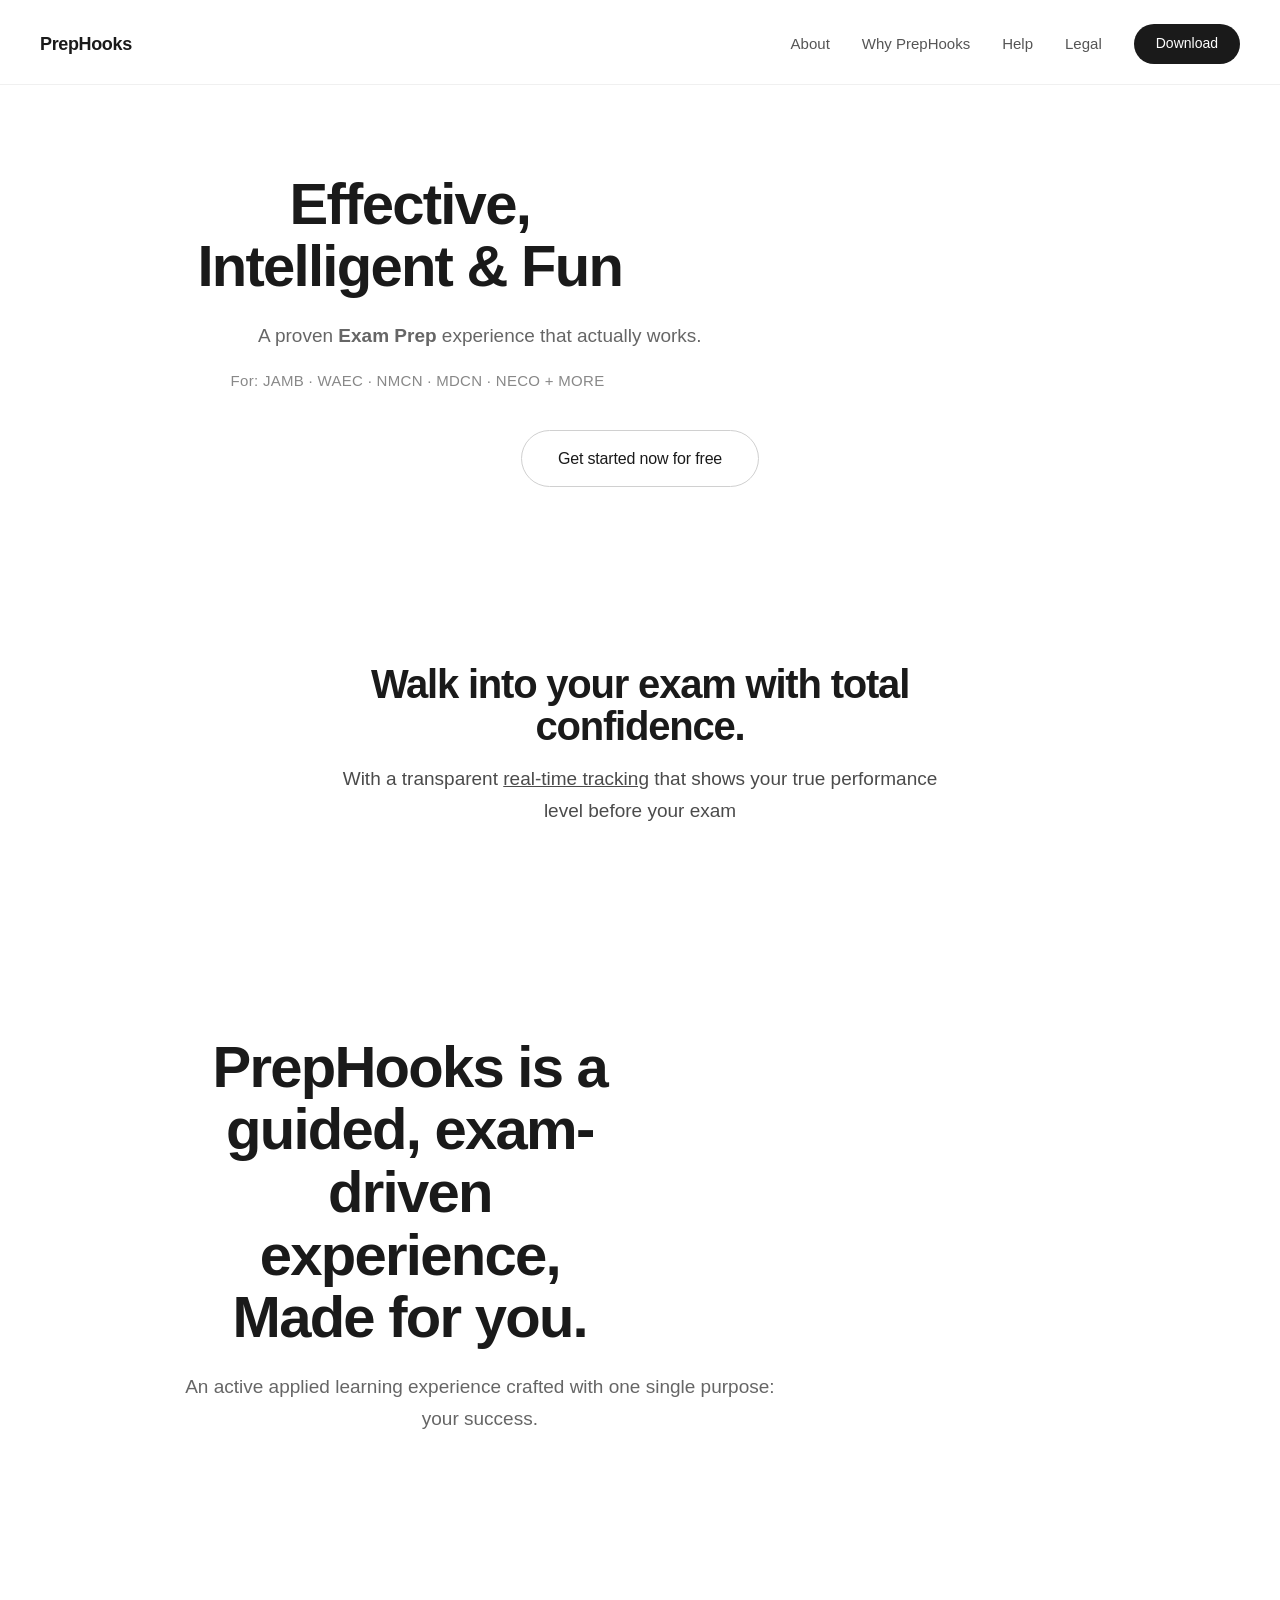
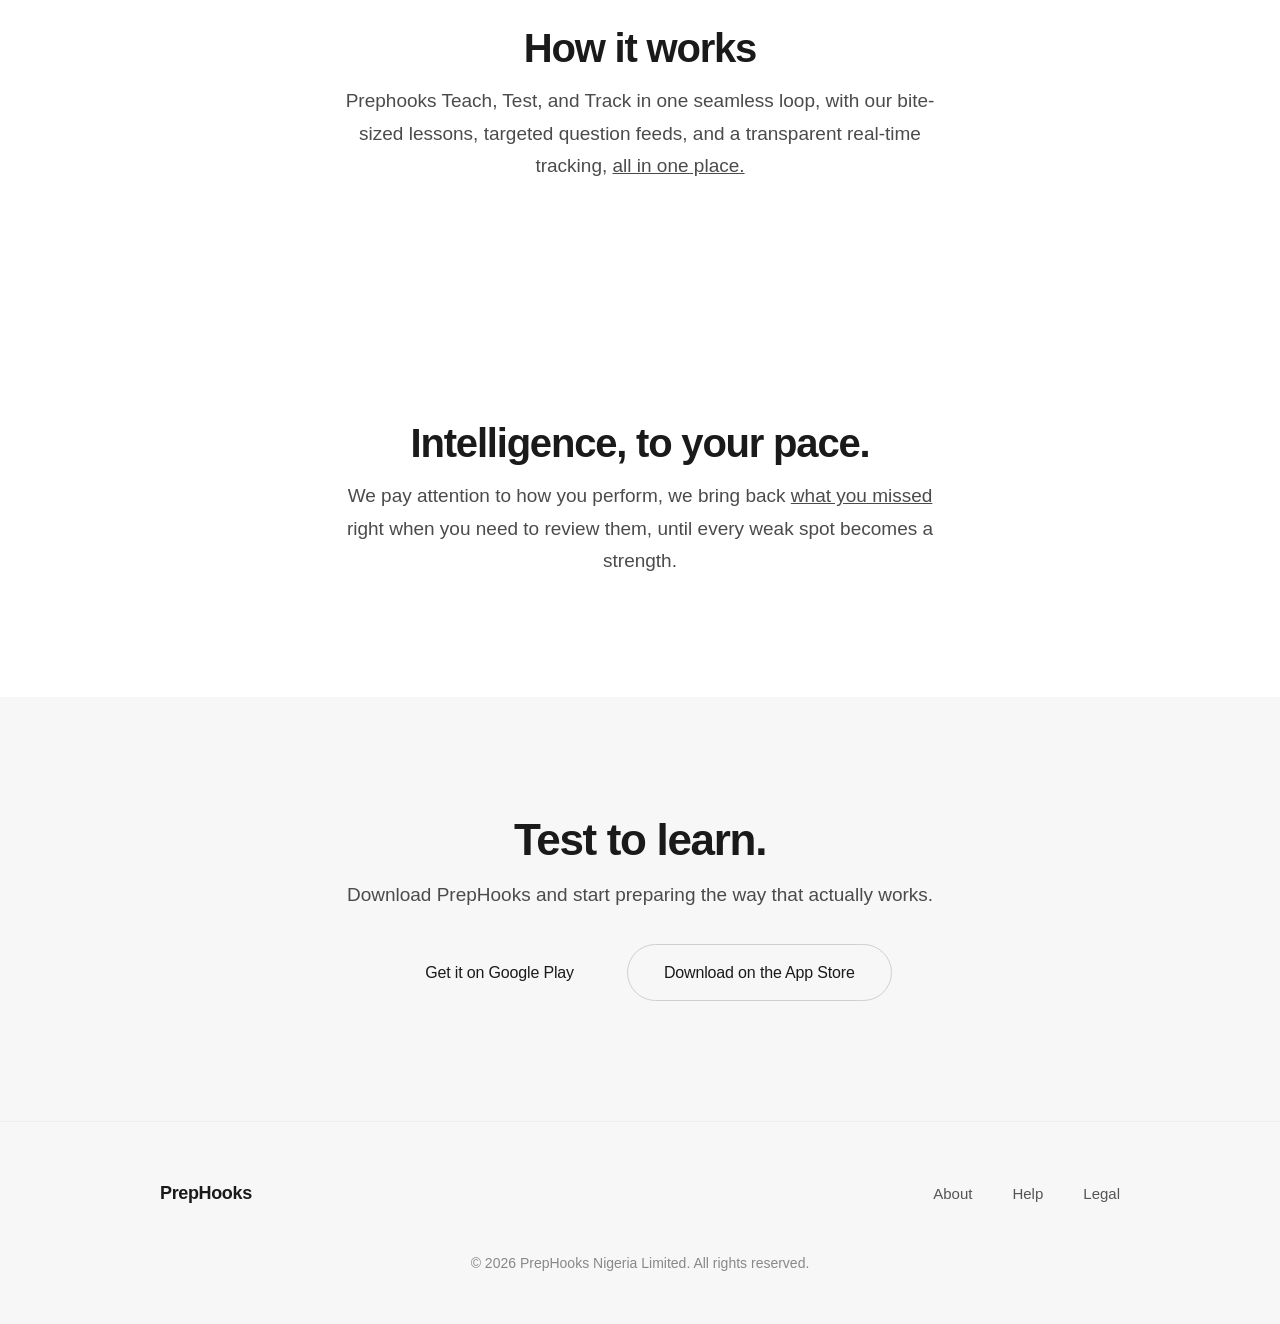
==== index.html @ 3434d624 "Add Why PrepHooks market page" ====
<!DOCTYPE html>
<html lang="en">
<head>
    <meta charset="UTF-8" />
    <meta name="viewport" content="width=device-width, initial-scale=1.0" />
    <title>PrepHooks — Test to learn</title>
    <link rel="stylesheet" href="style.css" />
        <style>
        /* Additional page-specific tweaks */
        .hero {
    max-width: 960px;
    margin: 0 auto;
    padding: 88px 24px 56px;
    text-align: center; /* centers all text inside */
}
        .hero .eyebrow {
            font-size: 16px;
            font-weight: 600;
            color: #888888;
            margin-bottom: 20px;
        }
        .hero h1 {
            font-size: clamp(38px, 6vw, 58px);
            font-weight: 700;
            letter-spacing: -0.03em;
            line-height: 1.08;
            max-width: 14ch;
        }
        .hero p {
            margin-top: 22px;
            max-width: 56ch;
            font-size: 19px;
            color: #666666;
        }

        .subnav {
            border-top: 1px solid #eeeeee;
            border-bottom: 1px solid #eeeeee;
            position: sticky;
            top: 81px;
            background: #ffffff;
            z-index: 40;
        }
        .subnav .inner {
            max-width: 960px;
            margin: 0 auto;
            padding: 16px 24px;
            display: flex;
            gap: 28px;
            overflow-x: auto;
        }
        .subnav a {
            font-size: 15px;
            font-weight: 600;
            color: #888888;
            text-decoration: none;
            white-space: nowrap;
        }
        .subnav a:hover,
        .subnav a.active {
            color: #1a1a1a;
        }

        .wrap {
            max-width: 820px;
            margin: 0 auto;
            padding: 0 24px;
        }

        section.doc {
            padding: 80px 0;
            border-bottom: 1px solid #eeeeee;
            scroll-margin-top: 150px;
        }
        section.doc:last-of-type {
            border-bottom: none;
        }
section{
    text-align: center;
}

        .doc-label {
            font-size: 15px;
            font-weight: 600;
            letter-spacing: 0.06em;
            text-transform: uppercase;
            color: #888888;
            margin-bottom: 14px;
        }

        .doc h2 {
            font-size: clamp(30px, 4.5vw, 40px);
            font-weight: 700;
            letter-spacing: -0.02em;
            margin-bottom: 8px;
        }

        .doc .effective {
            font-size: 15px;
            color: #888888;
            margin-bottom: 48px;
        }

        .doc h3 {
            font-size: 20px;
            font-weight: 700;
            letter-spacing: -0.01em;
            margin: 44px 0 16px;
        }

        .doc h3 .num {
            color: #888888;
            margin-right: 10px;
            font-weight: 600;
        }

        .doc p {
            font-size: 17px;
            color: #1a1a1a;
            margin-bottom: 18px;
        }

        .doc p.emphasis {
            font-weight: 700;
            font-size: 16px;
            letter-spacing: 0.01em;
        }

        .doc ul,
        .doc ol {
            margin: 0 0 18px 24px;
        }

        .doc li {
            font-size: 17px;
            color: #1a1a1a;
            margin-bottom: 10px;
        }

        /* ----- UNDERLINED KEYWORDS (instead of bold) ----- */
        .doc u,
        .doc .underline {
            text-decoration: underline;
            text-underline-offset: 3px;
            text-decoration-thickness: 1.5px;
            font-weight: 500;
        }

        /* Keep bold only for very specific emphasis, but prefer underline */
        .doc strong {
            font-weight: 600;
        }

        /* List item leading keywords — underlined */
        .doc li u,
        .doc li .underline {
            text-decoration: underline;
            text-underline-offset: 3px;
            text-decoration-thickness: 1.5px;
            font-weight: 500;
        }

        /* Ensure footer styling from style.css is used */
    </style>
</head>
<body>

    <!-- ===== HEADER ===== -->
    <header>
        <div class="header-inner">
            <a href="index.html" class="logo">PrepHooks</a>
            <nav class="top-nav" id="topNav">
                <a href="about.html">About</a>
                <a href="market.html">Why PrepHooks</a>
                <a href="help.html">Help</a>
                <a href="legal.html">Legal</a>
                <a href="#download" class="nav-cta">Download</a>
            </nav>
            <button class="nav-toggle" id="navToggle" aria-label="Toggle menu">
                <span></span>
                <span></span>
                <span></span>
            </button>
        </div>
    </header>


    <!-- ===== HERO ===== -->
    <div class="hero">
        <h1>Effective, Intelligent & Fun</h1>
        <p>A proven <b>Exam Prep</b> experience that actually works.</p>

<div>
   <p class="exam-tags">For: JAMB · WAEC · NMCN · MDCN · NECO + MORE</p>
</div>


        <div class="cta-row" style="display: flex;
    justify-content: center;
">
            <a href="#download" class="btn btn-outline">Get started now for free</a>
        </div>
    </div>




   <!-- ===== SECTION 2 ===== -->
<section class="block">
    <div class="inner">
        <h2>Walk into your exam with total confidence.</h2>
        <p>With a transparent <u>real-time tracking</u> that shows your true performance level before your exam</p>
    </div>
</section>


    <!-- ===== SECTION 1 ===== -->
    <section class="hero">
        <div class="inner">
            <h1>PrepHooks is a guided, exam-driven experience, Made for you.</h1>
<p>An active applied learning experience crafted with one single purpose: your success.</p>
        </div>
    </section>



 


    <!-- ===== SECTION 3 ===== -->
    <section class="block">
    <div class="inner">
        <h2>How it works</h2>
        <p>Prephooks Teach, Test, and Track in one seamless loop, with our bite-sized lessons, targeted question feeds, and a transparent real-time tracking, <u>all in one place.</u></p>
    </div>
</section>



    <!-- ===== SECTION 4 ===== -->
    <section class="block">
    <div class="inner">
        <h2>Intelligence, to your pace.</h2>
        <p>We pay attention to how you perform, we bring back <u>what you missed</u> right when you need to review them, until every weak spot becomes a strength.</p>
    </div>
</section>

    <!-- ===== DOWNLOAD CTA ===== -->
    <div class="download" id="download">
        <div class="inner">
            <h2>Test to learn.</h2>
            <p>Download PrepHooks and start preparing the way that actually works.</p>
            <div class="cta-row">
                <a href="#" class="btn">Get it on Google Play</a>
                <a href="#" class="btn btn-outline">Download on the App Store</a>
            </div>
        </div>
    </div>

    <!-- ===== FOOTER ===== -->
    <footer>
        <div class="footer-inner">
            <a href="index.html" class="logo" style="font-size:18px;">PrepHooks</a>
            <nav class="footer-nav">
                <a href="about.html">About</a>
                <a href="help.html">Help</a>
                <a href="legal.html">Legal</a>
            </nav>
            <div class="footer-meta">© 2026 PrepHooks Nigeria Limited. All rights reserved.</div>
        </div>
    </footer>

    <!-- ===== SCRIPTS ===== -->
    <script>
        const toggle = document.getElementById('navToggle');
        const nav = document.getElementById('topNav');
        if (toggle && nav) {
            toggle.addEventListener('click', () => nav.classList.toggle('open'));
            nav.querySelectorAll('a').forEach(link => {
                link.addEventListener('click', () => nav.classList.remove('open'));
            });
        }
    </script>

</body>
</html>
---- style.css ----
/* ---------- Reset & Base ---------- */
* {
    margin: 0;
    padding: 0;
    box-sizing: border-box;
}

body {
    background: #ffffff;
    color: #1a1a1a;
    font-family: -apple-system, BlinkMacSystemFont, "SF Pro Display", "Inter", "Helvetica Neue", sans-serif;
    font-weight: 400;
    line-height: 1.7;
    -webkit-font-smoothing: antialiased;
    -moz-osx-font-smoothing: grayscale;
}

/* ---------- Typography ---------- */
h1, h2, h3, h4, h5, h6 {
    font-weight: 600;
    letter-spacing: -0.02em;
    line-height: 1.2;
}

p {
    color: #3d3d3d;
    margin-bottom: 1rem;
}

a {
    color: #1a1a1a;
    text-decoration: underline;
    text-underline-offset: 2px;
    text-decoration-thickness: 1px;
    transition: color 0.2s;
}

a:hover {
    color: #555555;
}

/* ---------- Buttons (rounded only here) ---------- */
.btn {
    display: inline-block;
    padding: 14px 36px;
    border-radius: 100px; /* Only rounded element */
    font-weight: 500;
    font-size: 16px;
    letter-spacing: -0.01em;
    border: 1px solid transparent;
    transition: background 0.2s, color 0.2s, border 0.2s;
    cursor: pointer;
    text-decoration: none;
    text-underline-offset: 0;
}

.btn-primary {
    background: #1a1a1a;
    color: #ffffff;
    border-color: #1a1a1a;
}

.btn-primary:hover {
    background: #333333;
    border-color: #333333;
}

.btn-outline {
    background: transparent;
    color: #1a1a1a;
    border-color: #d0d0d0;
}

.btn-outline:hover {
    background: #f5f5f5;
    border-color: #b0b0b0;
}

.btn-sm {
    padding: 8px 22px;
    font-size: 14px;
}

/* ---------- Header & Navigation ---------- */
header {
    padding: 24px 40px 20px;
    max-width: 1280px;
    margin: 0 auto;
    border-bottom: 1px solid #f0f0f0;
}

.header-inner {
    display: flex;
    align-items: center;
    justify-content: space-between;
}

.logo {
    font-size: 18px;
    font-weight: 600;
    letter-spacing: -0.02em;
    color: #1a1a1a;
    text-decoration: none;
}

.logo:hover {
    color: #1a1a1a;
}

.top-nav {
    display: flex;
    align-items: center;
    gap: 32px;
    font-size: 15px;
    font-weight: 450;
    color: #555555;
}

.top-nav a {
    color: #555555;
    text-decoration: none;
    transition: color 0.2s;
}

.top-nav a:hover {
    color: #1a1a1a;
}

.top-nav a.active {
    color: #1a1a1a;
    font-weight: 600;
}

.top-nav .nav-cta {
    background: #1a1a1a;
    color: #ffffff;
    padding: 8px 22px;
    border-radius: 100px;
    font-weight: 500;
    font-size: 14px;
    border: none;
    transition: background 0.2s;
    text-decoration: none;
}

.top-nav .nav-cta:hover {
    background: #333333;
    color: #ffffff;
}

.nav-toggle {
    display: none;
    flex-direction: column;
    gap: 5px;
    background: none;
    border: none;
    cursor: pointer;
    padding: 4px;
}

.nav-toggle span {
    display: block;
    width: 24px;
    height: 2px;
    background: #1a1a1a;
    transition: 0.2s;
}

/* ---------- Layout & Containers ---------- */
.container {
    max-width: 820px;
    margin: 0 auto;
    padding: 60px 24px 80px;
}

/* --- Hero Section --- */
.hero {
    max-width: 960px;
    margin: 0 auto;
    padding: 88px 24px 56px;
}

.hero .eyebrow {
    font-size: 16px;
    font-weight: 600;
    color: #888888;
    margin-bottom: 20px;
}

.hero h1 {
    font-size: clamp(38px, 6vw, 58px);
    font-weight: 700;
    letter-spacing: -0.03em;
    line-height: 1.08;
    max-width: 14ch;
}

.hero p {
    margin-top: 22px;
    max-width: 56ch;
    font-size: 19px;
    color: #666666;
}

.hero .exam-tags {
    font-size: 15px;
    color: #888888;
    letter-spacing: 0.02em;
    margin-top: 4px;
}

.hero .cta-row {
    display: flex;
    gap: 16px;
    flex-wrap: wrap;
    margin-top: 36px;
}

/* --- Sticky Sub-Navigation --- */
.subnav {
    border-top: 1px solid #eeeeee;
    border-bottom: 1px solid #eeeeee;
    position: sticky;
    top: 81px;
    background: #ffffff;
    z-index: 40;
}

.subnav .inner {
    max-width: 960px;
    margin: 0 auto;
    padding: 16px 24px;
    display: flex;
    gap: 28px;
    overflow-x: auto;
}

.subnav a {
    font-size: 15px;
    font-weight: 600;
    color: #888888;
    text-decoration: none;
    white-space: nowrap;
    transition: color 0.2s;
}

.subnav a:hover,
.subnav a.active {
    color: #1a1a1a;
}

/* --- Main Content Wrap --- */
.wrap {
    max-width: 820px;
    margin: 0 auto;
    padding: 0 24px;
}

/* --- Blocks (Landing Page Sections) --- */
.block {
    padding: 120px 24px;
    max-width: 960px;
    margin: 0 auto;
}

.block .inner {
    max-width: 620px;
    margin: 0 auto;
}

.block h2 {
    font-size: clamp(30px, 4vw, 40px);
    font-weight: 700;
    letter-spacing: -0.03em;
    line-height: 1.05;
    margin-bottom: 16px;
}

.block p {
    font-size: 19px;
    line-height: 1.7;
    color: #4b4b4b;
    max-width: 34em;
    margin-bottom: 0;
}

/* --- Download CTA --- */
.download {
    background: #f7f7f7;
    padding: 120px 24px;
    text-align: center;
}

.download .inner {
    max-width: 620px;
    margin: 0 auto;
}

.download h2 {
    font-size: clamp(34px, 4.5vw, 44px);
    font-weight: 700;
    letter-spacing: -0.03em;
    line-height: 1.05;
    margin-bottom: 16px;
}

.download p {
    font-size: 19px;
    color: #4b4b4b;
    max-width: 34em;
    margin: 0 auto 32px;
    line-height: 1.7;
}

.download .cta-row {
    display: flex;
    justify-content: center;
    gap: 16px;
    flex-wrap: wrap;
}

/* --- Document Sections (Legal, Help, About) --- */
section.doc {
    padding: 80px 0;
    border-bottom: 1px solid #eeeeee;
    scroll-margin-top: 150px;
}

section.doc:last-of-type {
    border-bottom: none;
}

.doc-label {
    font-size: 15px;
    font-weight: 600;
    letter-spacing: 0.06em;
    text-transform: uppercase;
    color: #888888;
    margin-bottom: 14px;
}

.doc h2 {
    font-size: clamp(30px, 4.5vw, 40px);
    font-weight: 700;
    letter-spacing: -0.02em;
    margin-bottom: 8px;
}

.doc .effective {
    font-size: 15px;
    color: #888888;
    margin-bottom: 48px;
}

.doc h3 {
    font-size: 20px;
    font-weight: 700;
    letter-spacing: -0.01em;
    margin: 44px 0 16px;
}

.doc h3 .num {
    color: #888888;
    margin-right: 10px;
    font-weight: 600;
}

.doc p {
    font-size: 17px;
    color: #1a1a1a;
    margin-bottom: 18px;
}

.doc p.emphasis {
    font-weight: 700;
    font-size: 16px;
    letter-spacing: 0.01em;
}

.doc ul,
.doc ol {
    margin: 0 0 18px 24px;
}

.doc li {
    font-size: 17px;
    color: #1a1a1a;
    margin-bottom: 10px;
}

.doc strong {
    font-weight: 700;
}

/* --- Underlined Keywords --- */
.doc u,
.doc .underline {
    text-decoration: underline;
    text-underline-offset: 3px;
    text-decoration-thickness: 1.5px;
    font-weight: 500;
}

.doc li u,
.doc li .underline {
    text-decoration: underline;
    text-underline-offset: 3px;
    text-decoration-thickness: 1.5px;
    font-weight: 500;
}

/* --- Gray Card (no rounding) --- */
.gray-card {
    background: #f7f7f7;
    padding: 32px 36px;
    margin: 28px 0;
    border-left: 4px solid #1a1a1a;
}

.gray-card p {
    font-size: 17px;
    color: #1a1a1a;
    margin-bottom: 8px;
}

.gray-card p:last-child {
    margin-bottom: 0;
}

.gray-card .cite {
    font-size: 14px;
    color: #888888;
    margin-top: 8px;
    font-style: italic;
}

/* --- About Section Specific --- */
.about-lead {
    font-size: 23px;
    font-weight: 500;
    letter-spacing: -0.01em;
    max-width: 44ch;
    margin-bottom: 40px;
}

.feature-list {
    display: grid;
    gap: 34px;
    margin: 36px 0 8px;
}

.feature-list .feature-title {
    font-weight: 700;
    font-size: 18px;
    margin-bottom: 6px;
}

.feature-list .feature-body {
    font-size: 17px;
    color: #666666;
    max-width: 60ch;
}

.kicker-line {
    margin-top: 48px;
    font-size: 26px;
    font-weight: 700;
    letter-spacing: -0.02em;
    border-top: 1px solid #eeeeee;
    padding-top: 36px;
}

/* --- Accordion (Help Page) --- */
.accordion-item {
    border-bottom: 1px solid #eeeeee;
    padding: 6px 0;
}

.accordion-item:last-child {
    border-bottom: none;
}

.accordion-question {
    width: 100%;
    background: none;
    border: none;
    padding: 20px 0;
    font-size: 18px;
    font-weight: 500;
    text-align: left;
    color: #1a1a1a;
    cursor: pointer;
    display: flex;
    justify-content: space-between;
    align-items: center;
    font-family: inherit;
    transition: color 0.2s;
    letter-spacing: -0.01em;
}

.accordion-question:hover {
    color: #555555;
}

.accordion-question .icon {
    font-size: 22px;
    font-weight: 300;
    color: #888888;
    flex-shrink: 0;
    margin-left: 20px;
    transition: transform 0.3s ease;
}

.accordion-item.open .accordion-question .icon {
    transform: rotate(180deg);
}

.accordion-answer {
    max-height: 0;
    overflow: hidden;
    transition: max-height 0.4s ease, padding 0.3s ease;
    padding: 0 0 0 0;
}

.accordion-item.open .accordion-answer {
    max-height: 600px;
    padding: 0 0 24px 0;
}

.accordion-answer p {
    font-size: 17px;
    color: #3d3d3d;
    margin-bottom: 12px;
    line-height: 1.8;
}

.accordion-answer p:last-child {
    margin-bottom: 0;
}

.accordion-answer ul,
.accordion-answer ol {
    margin: 0 0 12px 24px;
}

.accordion-answer li {
    font-size: 17px;
    color: #3d3d3d;
    margin-bottom: 6px;
    line-height: 1.7;
}

/* --- Contact Section (Help Page) --- */
.contact-section {
    padding: 60px 0 40px;
}

.contact-section h3 {
    font-size: 22px;
    font-weight: 700;
    letter-spacing: -0.01em;
    margin-bottom: 12px;
}

.contact-section p {
    font-size: 17px;
    color: #3d3d3d;
    margin-bottom: 8px;
    line-height: 1.8;
}

/* ---------- Utility ---------- */
.text-meta {
    font-size: 14px;
    color: #888888;
}

.text-small {
    font-size: 15px;
    color: #666666;
}

/* ---------- Footer ---------- */
footer {
    background: #f7f7f7;
    padding: 56px 40px 48px;
    border-top: 1px solid #eeeeee;
}

.footer-inner {
    max-width: 960px;
    margin: 0 auto;
    display: flex;
    flex-wrap: wrap;
    align-items: baseline;
    justify-content: space-between;
    gap: 24px;
}

.footer-nav {
    display: flex;
    gap: 40px;
    font-size: 15px;
    color: #555555;
}

.footer-nav a {
    color: #555555;
    text-decoration: none;
    transition: color 0.2s;
}

.footer-nav a:hover {
    color: #1a1a1a;
}

.footer-meta {
    font-size: 14px;
    color: #888888;
    width: 100%;
    margin-top: 20px;
    text-align: center;
}

/* ---------- Responsive ---------- */
@media (max-width: 720px) {
    header {
        padding: 16px 20px 12px;
    }

    .top-nav {
        display: none;
        flex-direction: column;
        gap: 20px;
        background: #ffffff;
        padding: 28px 24px;
        position: absolute;
        top: 68px;
        left: 20px;
        right: 20px;
        border-radius: 0;
        box-shadow: 0 16px 48px rgba(0,0,0,0.06);
        border: 1px solid #f0f0f0;
        z-index: 50;
    }

    .top-nav.open {
        display: flex;
    }

    .nav-toggle {
        display: flex;
    }

    .hero {
        padding: 60px 20px 40px;
    }

    .hero h1 {
        font-size: 36px;
    }

    .hero p {
        font-size: 17px;
    }

    .block {
        padding: 80px 20px;
    }

    .block h2 {
        font-size: 28px;
    }

    .block p {
        font-size: 17px;
    }

    .download {
        padding: 80px 20px;
    }

    .download h2 {
        font-size: 30px;
    }

    .download p {
        font-size: 17px;
    }

    .subnav .inner {
        gap: 20px;
        padding: 12px 20px;
    }

    section.doc {
        padding: 60px 0;
    }

    .gray-card {
        padding: 20px;
    }

    .footer-inner {
        flex-direction: column;
        align-items: center;
        text-align: center;
    }

    .footer-nav {
        flex-wrap: wrap;
        justify-content: center;
        gap: 28px;
    }
}
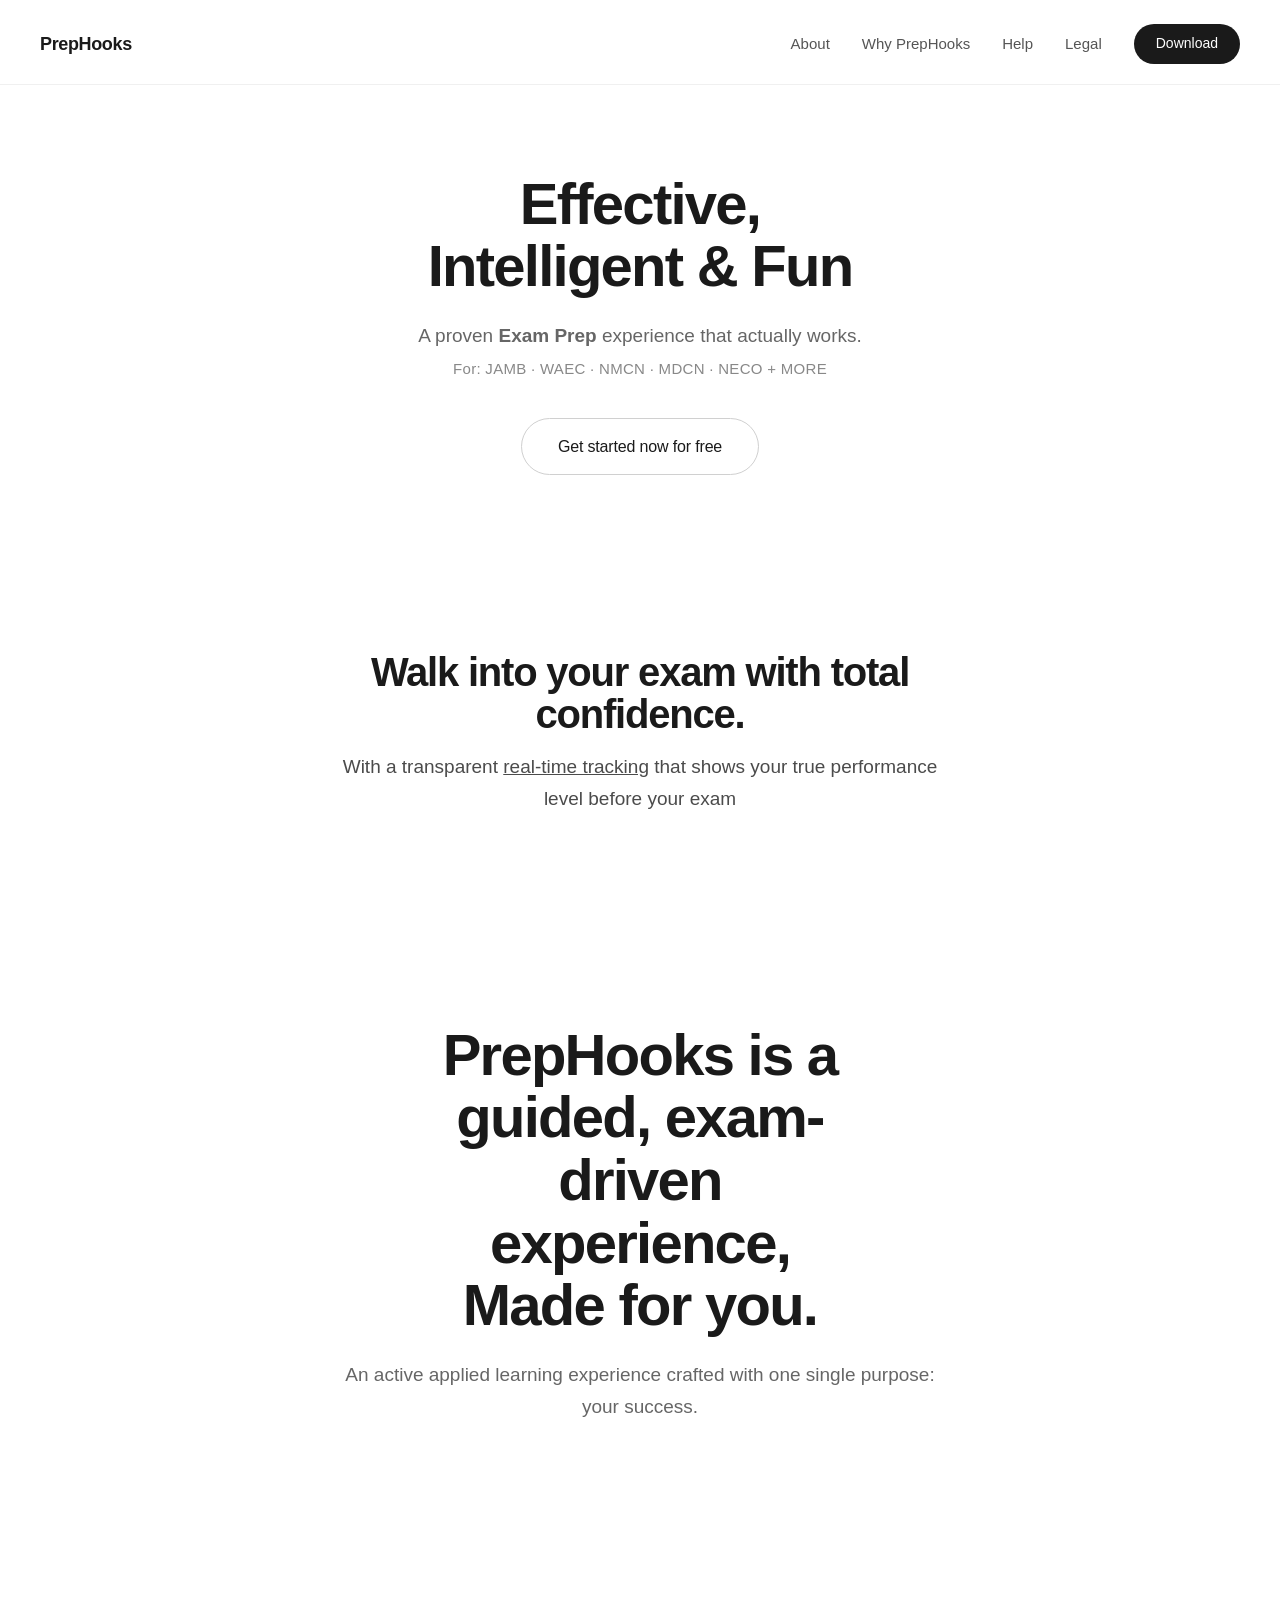
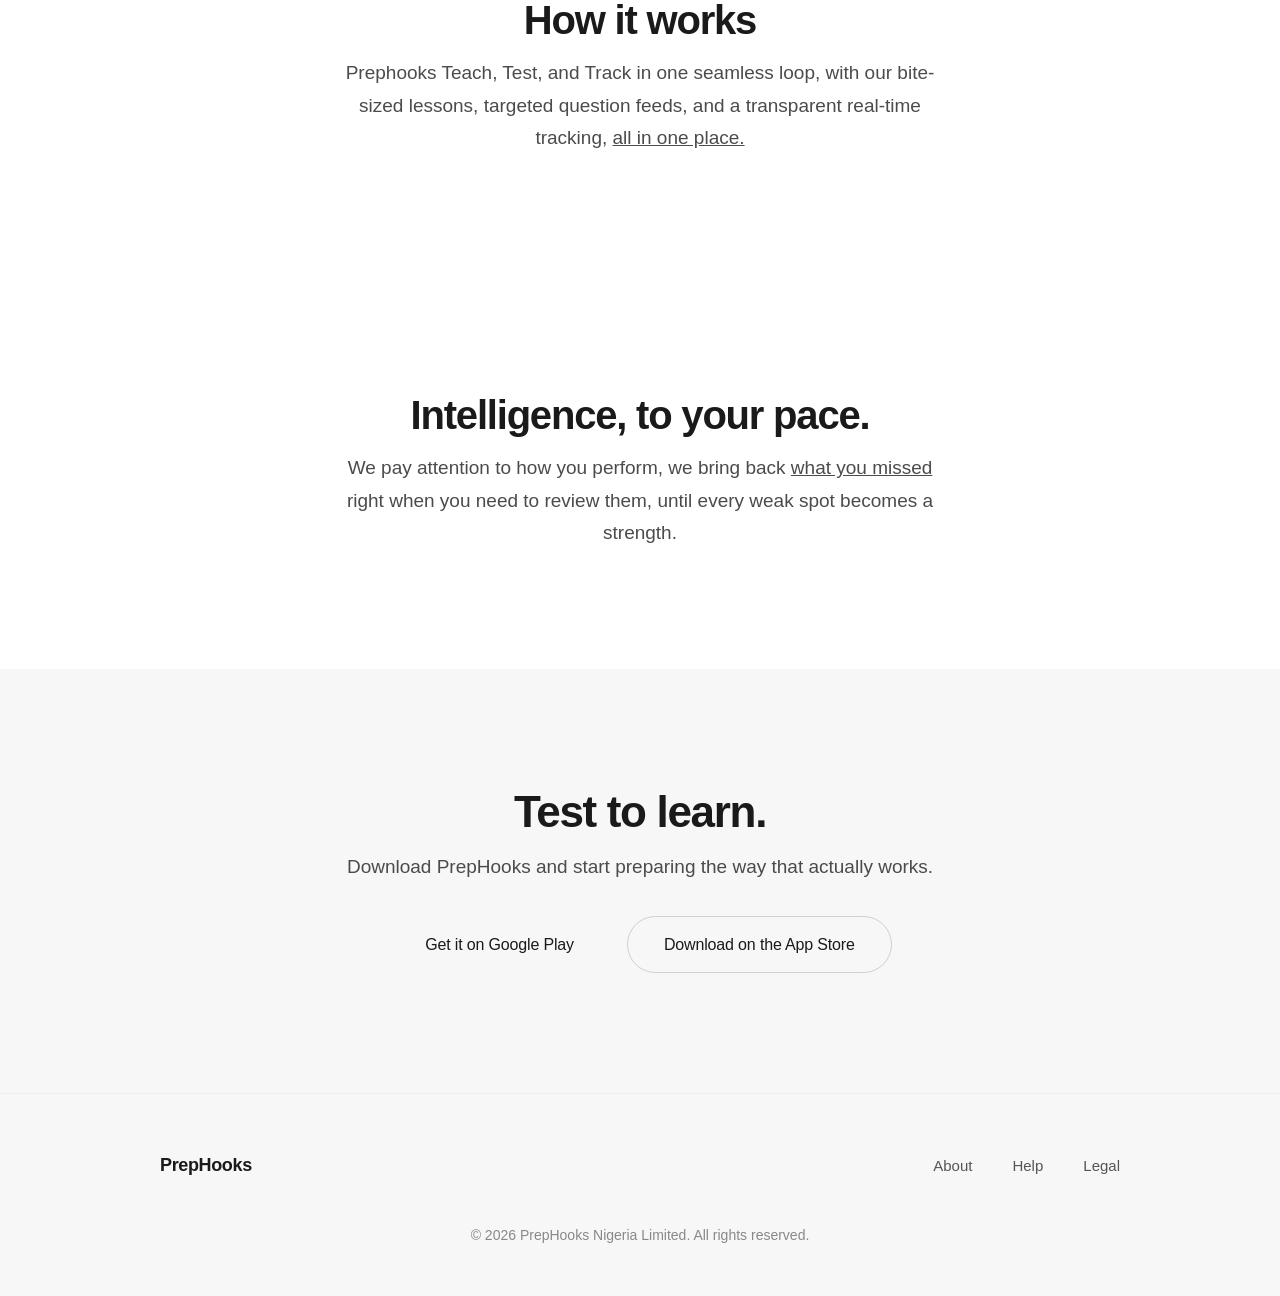
==== commit 192ca164: "Fix: center hero headline + paragraph (add margin:auto to constrained .hero h1/.hero p)" ====
--- a/index.html
+++ b/index.html
@@ -25,9 +25,10 @@
             letter-spacing: -0.03em;
             line-height: 1.08;
             max-width: 14ch;
+            margin: 0 auto; /* center the constrained headline block */
         }
         .hero p {
-            margin-top: 22px;
+            margin: 22px auto 0;
             max-width: 56ch;
             font-size: 19px;
             color: #666666;
--- a/style.css
+++ b/style.css
@@ -193,10 +193,11 @@
     letter-spacing: -0.03em;
     line-height: 1.08;
     max-width: 14ch;
+    margin: 0 auto; /* center the constrained headline block */
 }
 
 .hero p {
-    margin-top: 22px;
+    margin: 22px auto 0;
     max-width: 56ch;
     font-size: 19px;
     color: #666666;
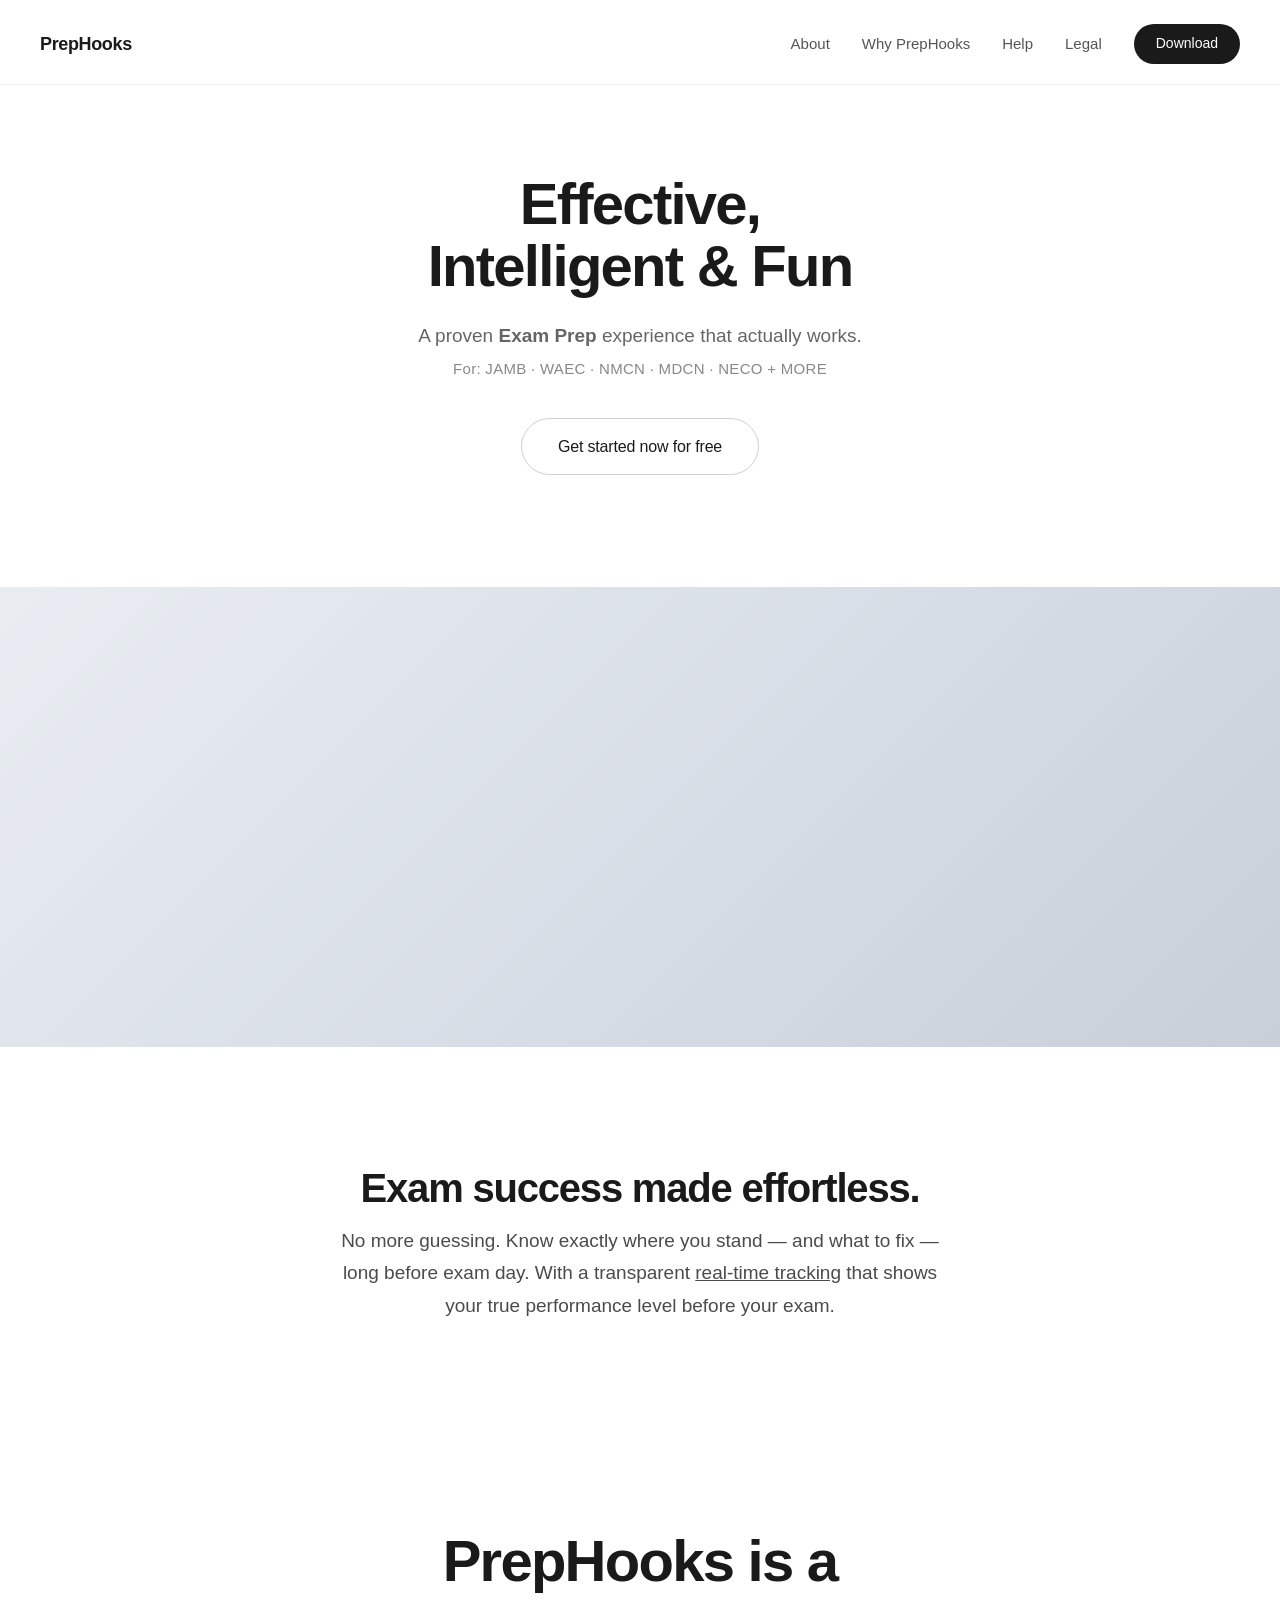
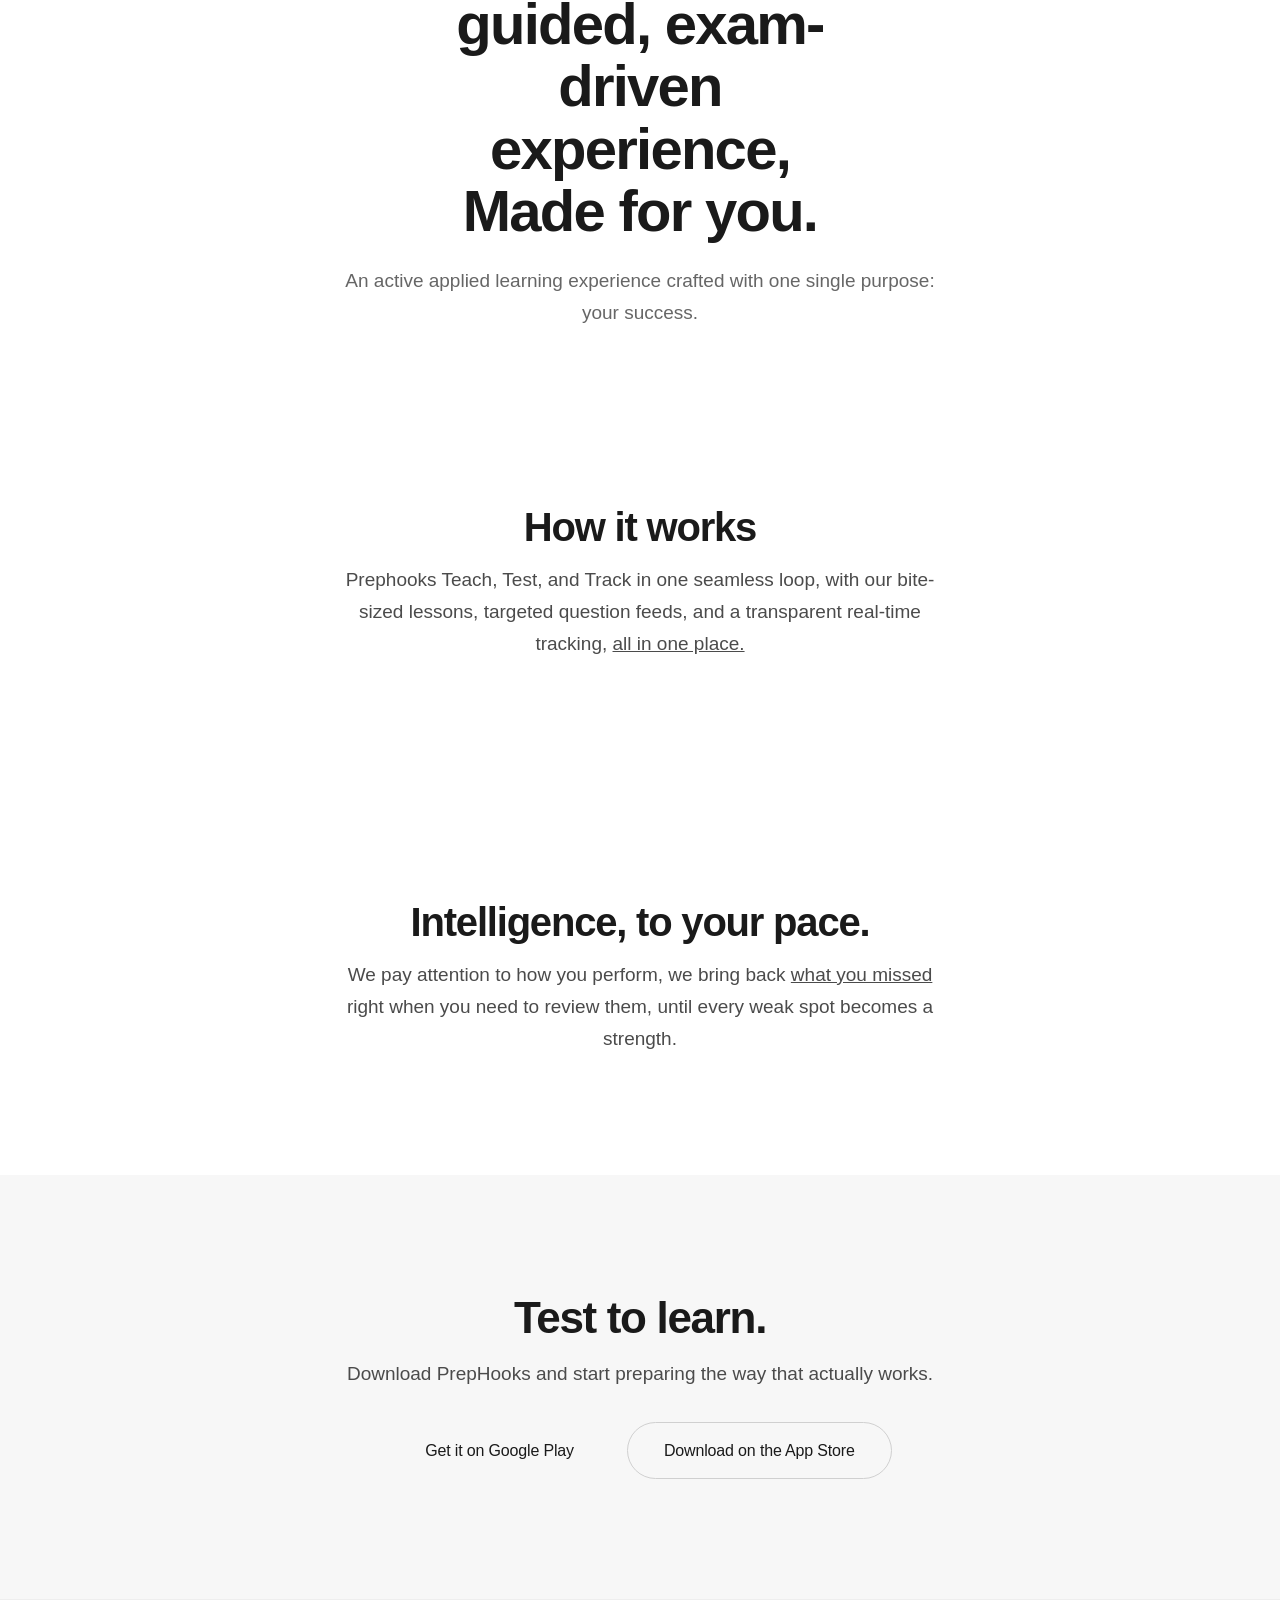
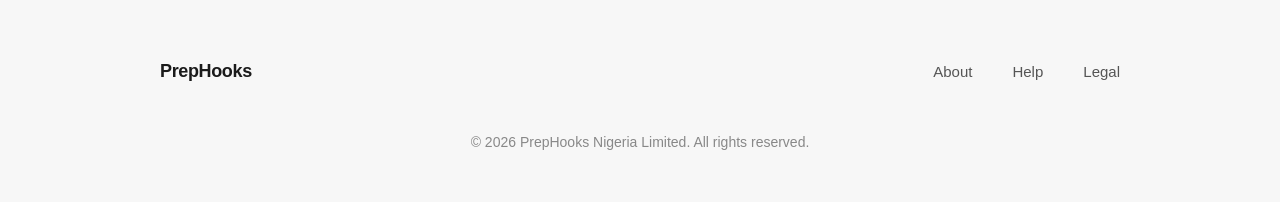
==== commit 59a94f7b: "Add full-bleed hero image band (capped 1280px) + update Section 2 to 'Exam success made effortless'" ====
--- a/index.html
+++ b/index.html
@@ -203,14 +203,20 @@
         </div>
     </div>
 
+    <!-- ===== HERO IMAGE BAND (full-bleed, edge-to-edge, capped 1280px) ===== -->
+    <!-- Swap the placeholder div for <img class="hero-media" src="assets/hero.jpg" alt="..."> when real photography is ready -->
+    <div class="fullbleed" role="img" aria-label="Nigerian and Ghanaian students studying with PrepHooks on their phones">
+        <div class="hero-media"></div>
+    </div>
+
 
 
 
    <!-- ===== SECTION 2 ===== -->
 <section class="block">
     <div class="inner">
-        <h2>Walk into your exam with total confidence.</h2>
-        <p>With a transparent <u>real-time tracking</u> that shows your true performance level before your exam</p>
+        <h2>Exam success made effortless.</h2>
+        <p>No more guessing. Know exactly where you stand — and what to fix — long before exam day. With a transparent <u>real-time tracking</u> that shows your true performance level before your exam.</p>
     </div>
 </section>
 
--- a/style.css
+++ b/style.css
@@ -178,6 +178,38 @@
     max-width: 960px;
     margin: 0 auto;
     padding: 88px 24px 56px;
+}
+
+/* Full-bleed image band: escapes the centered container and runs to both
+   viewport edges, but capped at 1280px so it never stretches into a thin
+   panorama on very wide landscape screens. */
+.fullbleed {
+    position: relative;
+    left: 50%;
+    transform: translateX(-50%);
+    width: 100vw;
+    max-width: 1280px;
+    margin: 56px auto 0;
+}
+.fullbleed .hero-media {
+    display: block;
+    width: 100%;
+    height: clamp(280px, 38vw, 460px);
+    object-fit: cover;
+    background: linear-gradient(135deg, #e9edf2 0%, #d7dde6 55%, #c9cfd9 100%);
+}
+
+/* Contained editorial image (used in interior two-column sections) */
+.media-card {
+    border-radius: 2.5px;
+    overflow: hidden;
+    background: linear-gradient(135deg, #e9edf2 0%, #d7dde6 55%, #c9cfd9 100%);
+}
+.media-card img {
+    display: block;
+    width: 100%;
+    height: 100%;
+    object-fit: cover;
 }
 
 .hero .eyebrow {
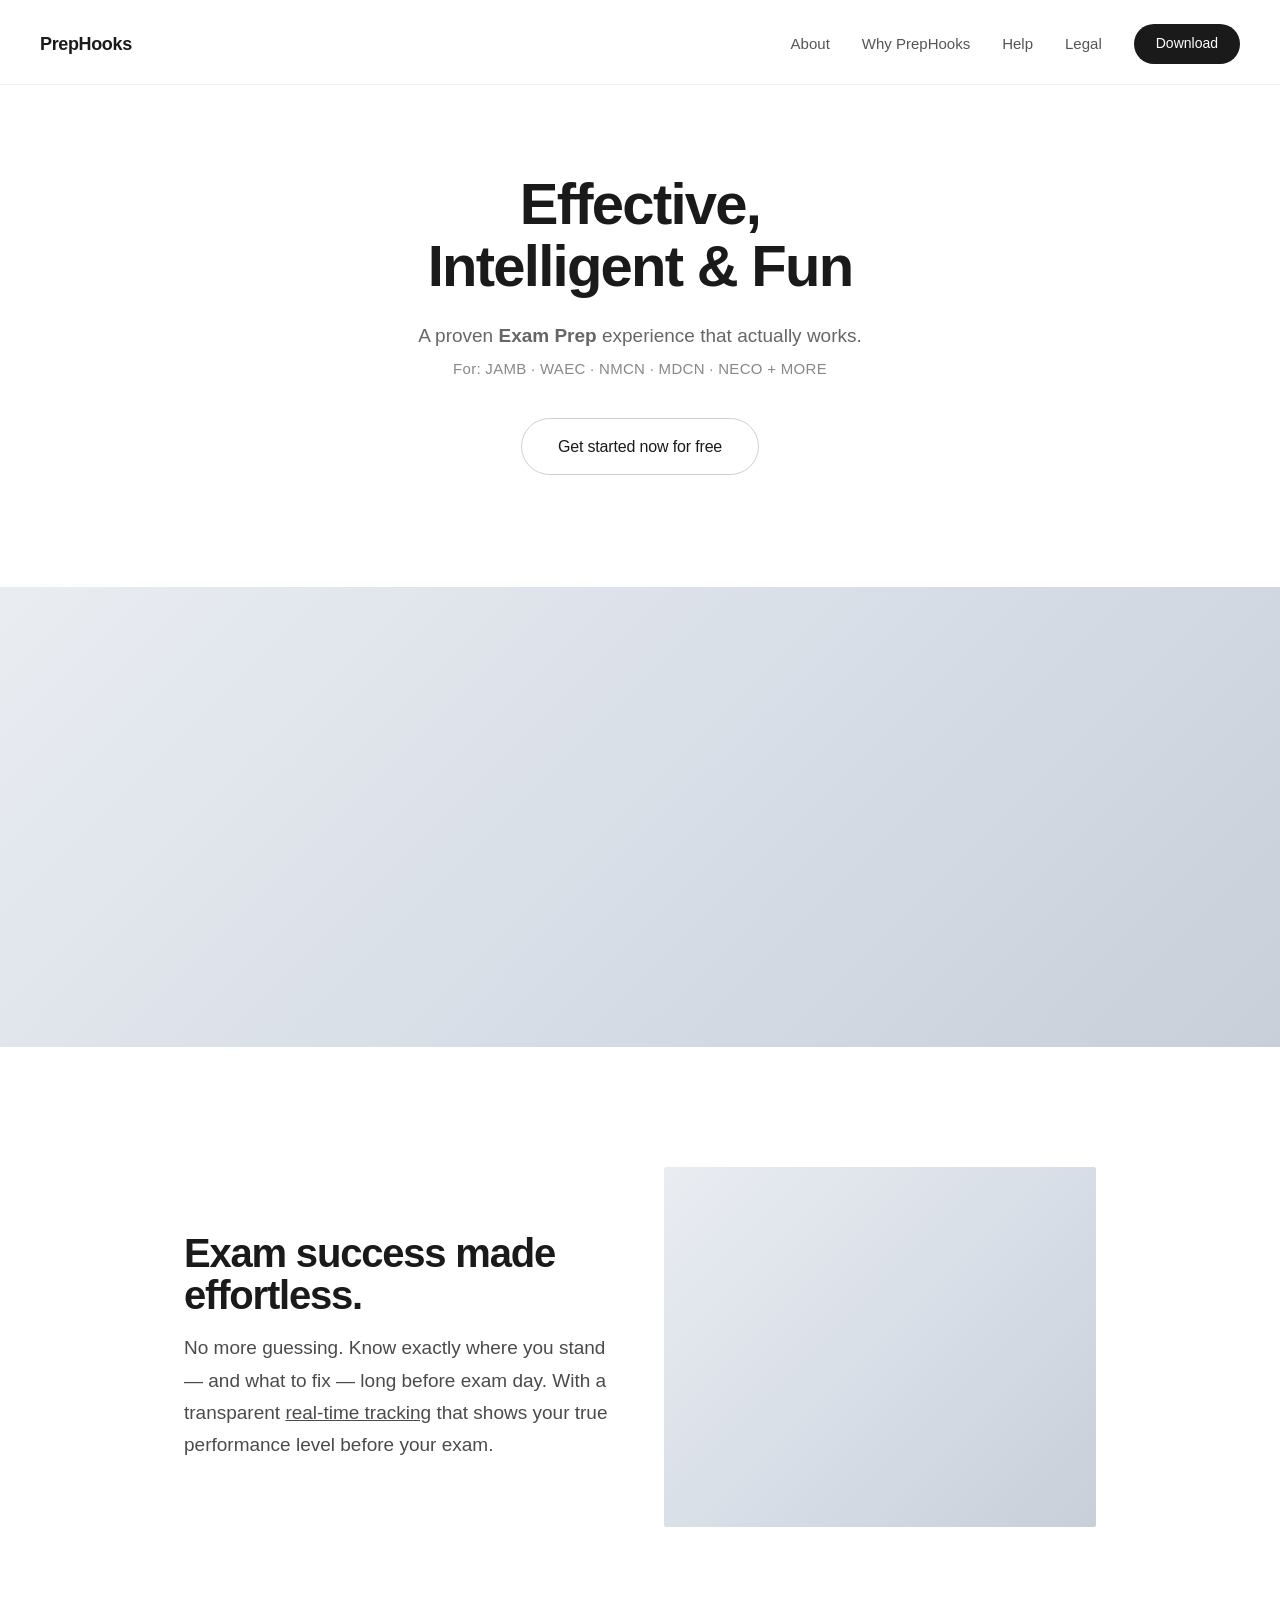
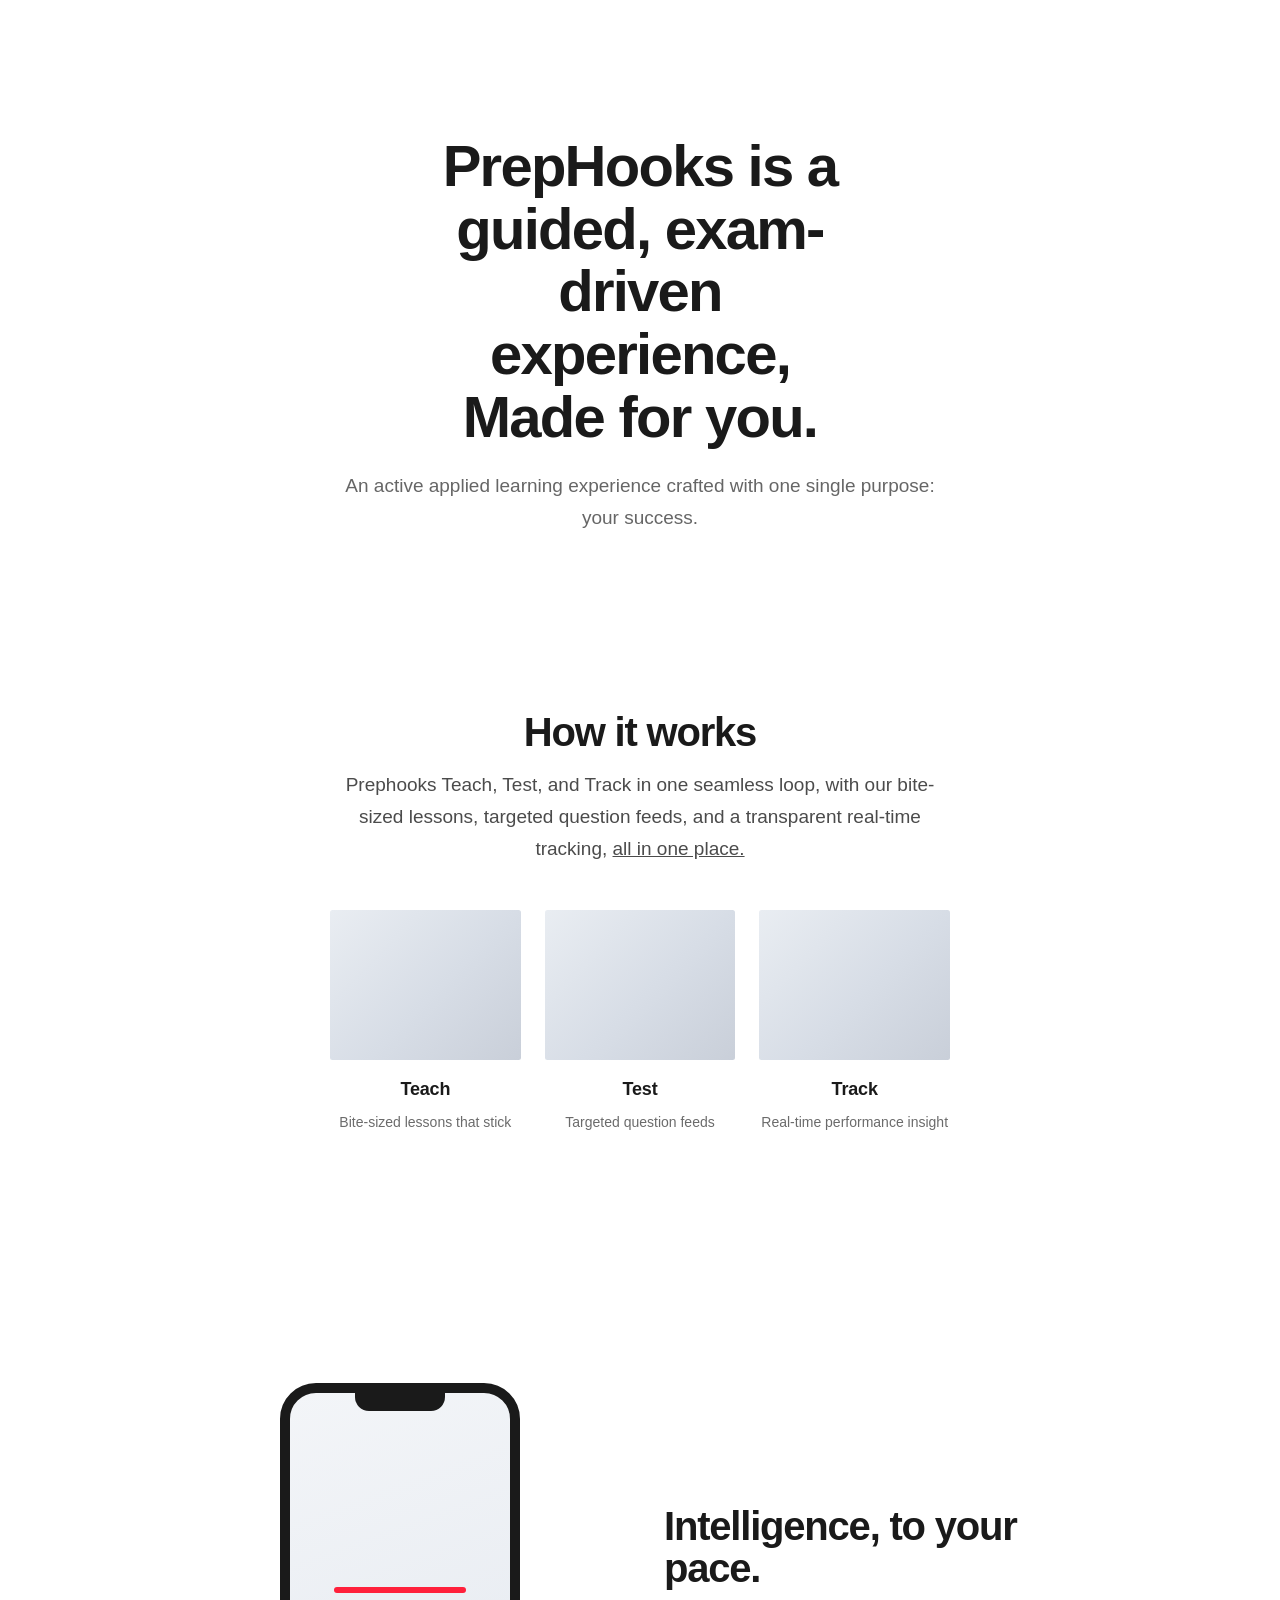
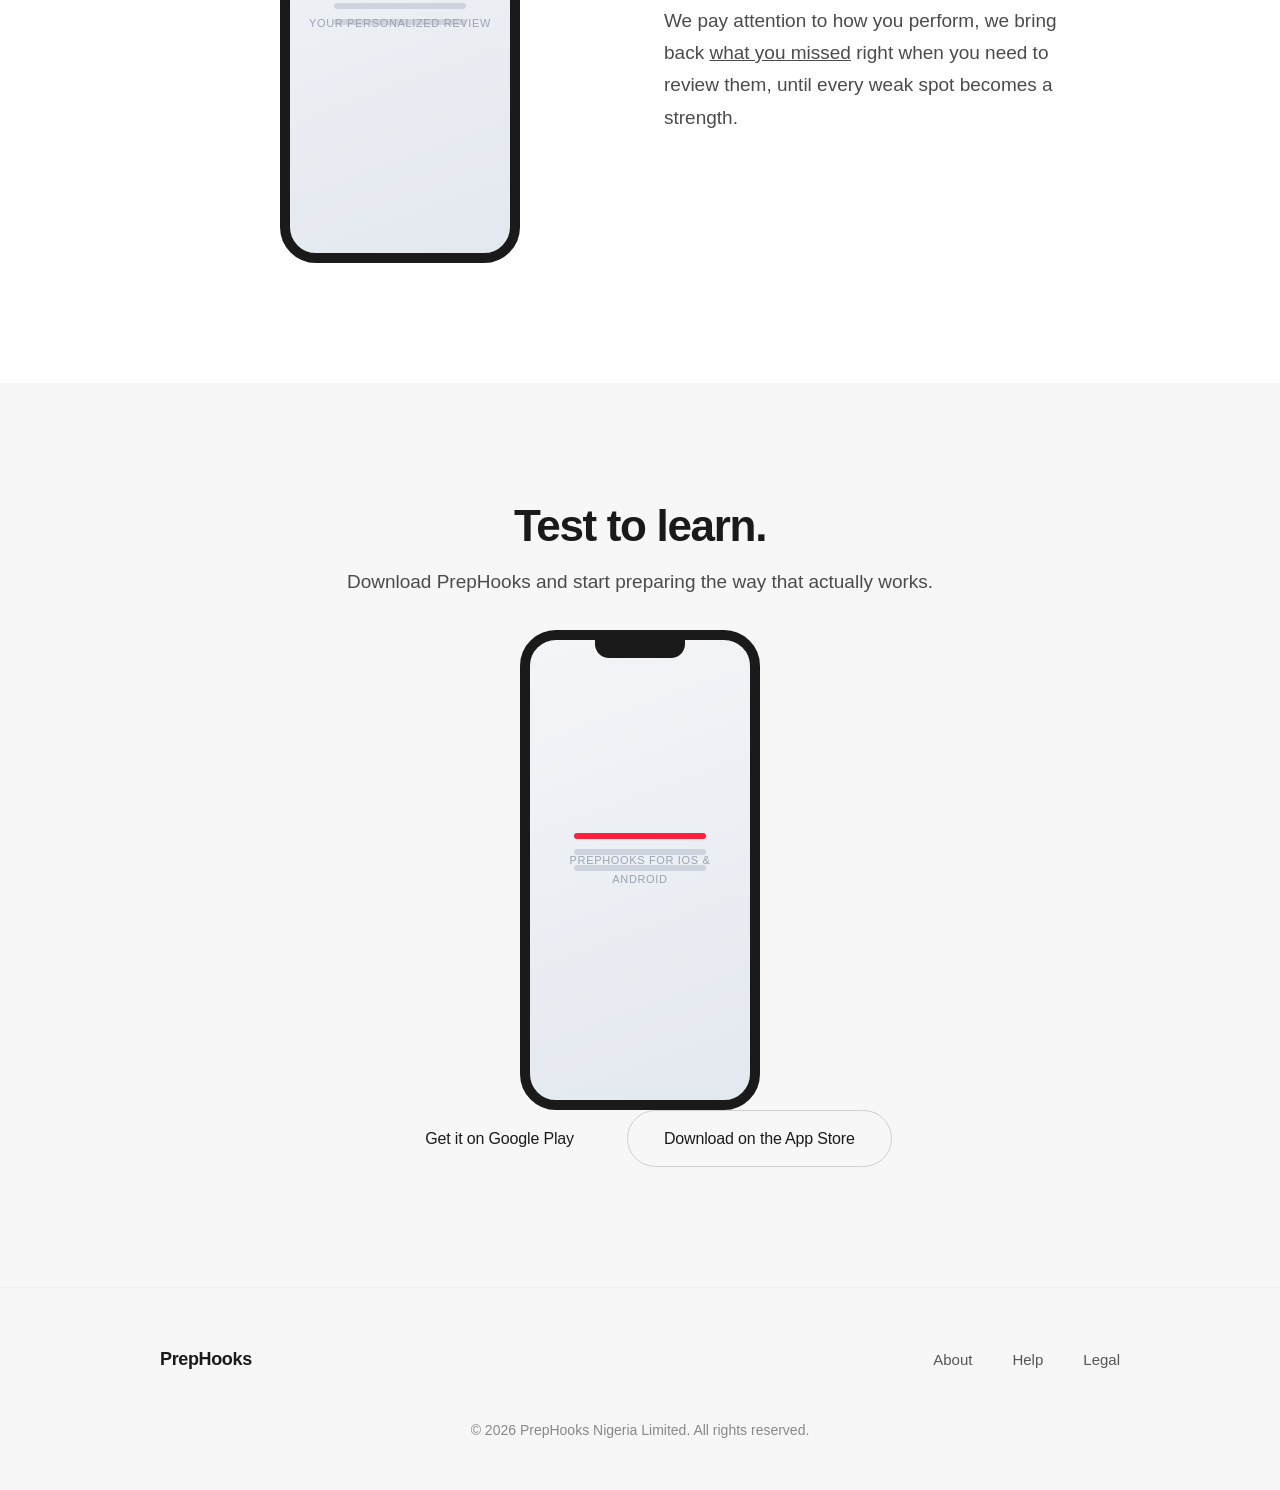
==== commit 3913465a: "Add remaining 4 imagery moments: Section 2 portrait, How-it-works 3 chips, 2 phone mockups (placehol" ====
--- a/index.html
+++ b/index.html
@@ -214,9 +214,15 @@
 
    <!-- ===== SECTION 2 ===== -->
 <section class="block">
-    <div class="inner">
-        <h2>Exam success made effortless.</h2>
-        <p>No more guessing. Know exactly where you stand — and what to fix — long before exam day. With a transparent <u>real-time tracking</u> that shows your true performance level before your exam.</p>
+    <div class="inner split">
+        <div class="split-text">
+            <h2>Exam success made effortless.</h2>
+            <p>No more guessing. Know exactly where you stand — and what to fix — long before exam day. With a transparent <u>real-time tracking</u> that shows your true performance level before your exam.</p>
+        </div>
+        <!-- Swap placeholder for <img class="media-card-img" src="assets/section2-portrait.jpg" alt="..."> -->
+        <div class="media-card split-media" role="img" aria-label="A PrepHooks learner studying with confidence">
+            <div class="media-card-img"></div>
+        </div>
     </div>
 </section>
 
@@ -239,6 +245,24 @@
     <div class="inner">
         <h2>How it works</h2>
         <p>Prephooks Teach, Test, and Track in one seamless loop, with our bite-sized lessons, targeted question feeds, and a transparent real-time tracking, <u>all in one place.</u></p>
+        <div class="chips">
+            <!-- Swap each placeholder for <img class="chip-img" src="assets/teach.jpg" alt="..."> -->
+            <div class="chip">
+                <div class="media-card"><div class="chip-img"></div></div>
+                <b>Teach</b>
+                <small>Bite-sized lessons that stick</small>
+            </div>
+            <div class="chip">
+                <div class="media-card"><div class="chip-img"></div></div>
+                <b>Test</b>
+                <small>Targeted question feeds</small>
+            </div>
+            <div class="chip">
+                <div class="media-card"><div class="chip-img"></div></div>
+                <b>Track</b>
+                <small>Real-time performance insight</small>
+            </div>
+        </div>
     </div>
 </section>
 
@@ -246,9 +270,16 @@
 
     <!-- ===== SECTION 4 ===== -->
     <section class="block">
-    <div class="inner">
-        <h2>Intelligence, to your pace.</h2>
-        <p>We pay attention to how you perform, we bring back <u>what you missed</u> right when you need to review them, until every weak spot becomes a strength.</p>
+    <div class="inner split reverse">
+        <div class="split-text">
+            <h2>Intelligence, to your pace.</h2>
+            <p>We pay attention to how you perform, we bring back <u>what you missed</u> right when you need to review them, until every weak spot becomes a strength.</p>
+        </div>
+        <div class="phone-mock" role="img" aria-label="PrepHooks app dashboard showing personalized review">
+            <div class="phone-notch"></div>
+            <div class="phone-ui"></div>
+            <div class="phone-label">Your personalized review</div>
+        </div>
     </div>
 </section>
 
@@ -257,6 +288,11 @@
         <div class="inner">
             <h2>Test to learn.</h2>
             <p>Download PrepHooks and start preparing the way that actually works.</p>
+            <div class="phone-mock" role="img" aria-label="PrepHooks mobile app">
+                <div class="phone-notch"></div>
+                <div class="phone-ui"></div>
+                <div class="phone-label">PrepHooks for iOS &amp; Android</div>
+            </div>
             <div class="cta-row">
                 <a href="#" class="btn">Get it on Google Play</a>
                 <a href="#" class="btn btn-outline">Download on the App Store</a>
--- a/style.css
+++ b/style.css
@@ -315,6 +315,146 @@
     color: #4b4b4b;
     max-width: 34em;
     margin-bottom: 0;
+}
+
+/* ===== Imagery components (editorial, single-grade) ===== */
+
+/* Two-column split (text + image / phone) */
+.block .inner.split {
+    max-width: 960px;
+    display: grid;
+    grid-template-columns: 1fr 1fr;
+    gap: 48px;
+    align-items: center;
+    text-align: left;
+}
+.block .inner.split.reverse {
+    grid-template-columns: 1fr 1fr;
+}
+.block .inner.split .split-text h2,
+.block .inner.split .split-text p {
+    text-align: left;
+    margin-left: 0;
+}
+.block .inner.split.reverse .split-text {
+    order: 2;
+}
+.block .inner.split.reverse .phone-mock {
+    order: 1;
+}
+
+/* Photo placeholder fills the media card */
+.media-card-img {
+    display: block;
+    width: 100%;
+    height: 100%;
+    min-height: 320px;
+    object-fit: cover;
+    background: linear-gradient(135deg, #e9edf2 0%, #d7dde6 55%, #c9cfd9 100%);
+}
+.block .inner.split .media-card {
+    height: 360px;
+}
+
+/* How-it-works 3 chips */
+.chips {
+    display: grid;
+    grid-template-columns: repeat(3, 1fr);
+    gap: 24px;
+    margin-top: 44px;
+}
+.chip {
+    text-align: center;
+}
+.chip .media-card {
+    height: 150px;
+    margin-bottom: 14px;
+}
+.chip-img {
+    display: block;
+    width: 100%;
+    height: 100%;
+    object-fit: cover;
+    background: linear-gradient(135deg, #e9edf2 0%, #d7dde6 55%, #c9cfd9 100%);
+}
+.chip b {
+    display: block;
+    font-weight: 700;
+    font-size: 18px;
+    letter-spacing: -0.01em;
+    margin-bottom: 4px;
+}
+.chip small {
+    color: #6b6b6b;
+    font-size: 14px;
+    line-height: 1.4;
+}
+
+/* Phone mockup (app dashboard / store) */
+.phone-mock {
+    width: 240px;
+    height: 480px;
+    border: 10px solid #1a1a1a;
+    border-radius: 36px;
+    margin: 8px auto 0;
+    background: linear-gradient(160deg, #f3f5f8 0%, #e3e8ef 100%);
+    position: relative;
+    overflow: hidden;
+    display: flex;
+    align-items: center;
+    justify-content: center;
+}
+.phone-notch {
+    position: absolute;
+    top: 0;
+    left: 50%;
+    transform: translateX(-50%);
+    width: 90px;
+    height: 18px;
+    background: #1a1a1a;
+    border-radius: 0 0 14px 14px;
+}
+.phone-ui {
+    position: absolute;
+    top: 42%;
+    left: 20%;
+    width: 60%;
+    height: 6px;
+    background: #FF203B;
+    border-radius: 4px;
+    box-shadow: 0 16px 0 #cdd4de, 0 32px 0 #cdd4de;
+}
+.phone-label {
+    position: relative;
+    z-index: 2;
+    font-size: 11px;
+    letter-spacing: 0.06em;
+    text-transform: uppercase;
+    color: #9aa3b0;
+    text-align: center;
+    padding: 0 12px;
+}
+
+/* Responsive: stack splits and chips on mobile */
+@media (max-width: 760px) {
+    .block .inner.split,
+    .block .inner.split.reverse {
+        grid-template-columns: 1fr;
+        gap: 28px;
+        text-align: center;
+    }
+    .block .inner.split .split-text h2,
+    .block .inner.split .split-text p {
+        text-align: center;
+    }
+    .block .inner.split.reverse .split-text,
+    .block .inner.split.reverse .phone-mock {
+        order: initial;
+    }
+    .chips {
+        grid-template-columns: 1fr;
+        gap: 28px;
+    }
 }
 
 /* --- Download CTA --- */
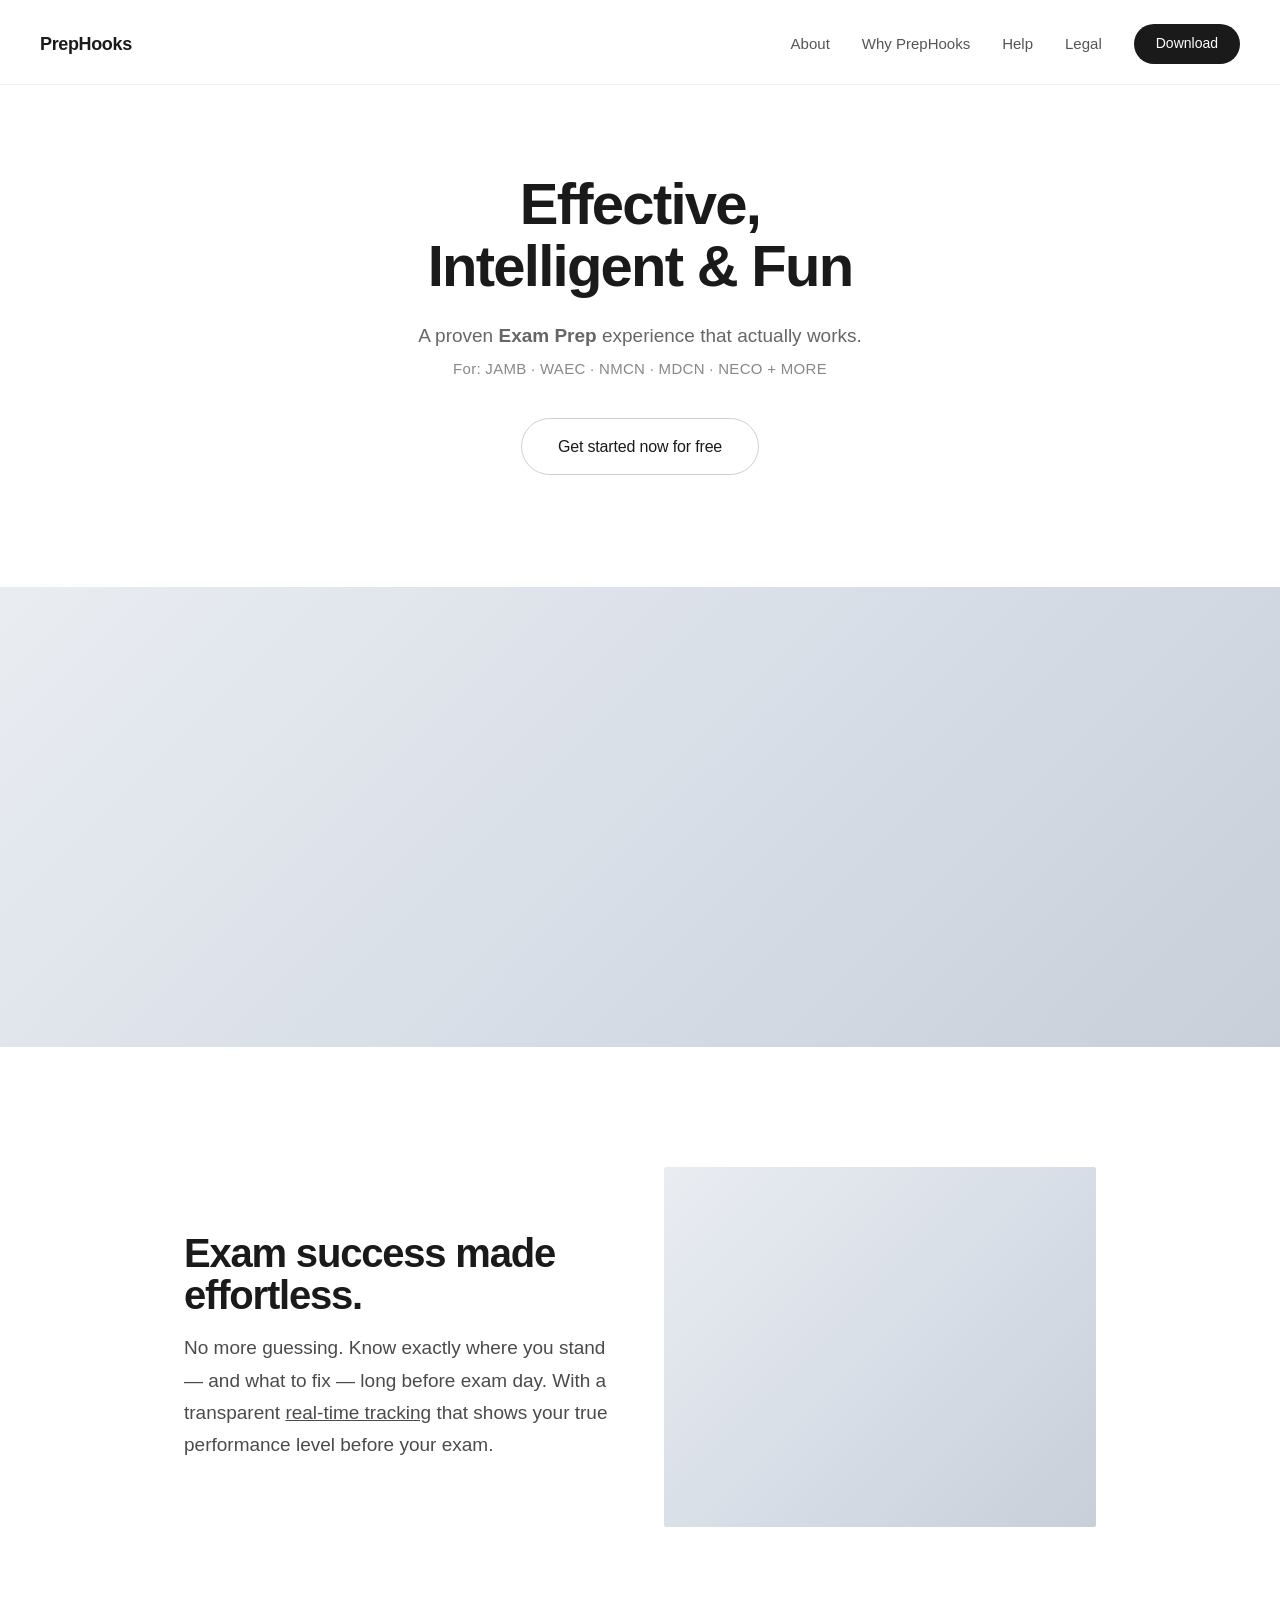
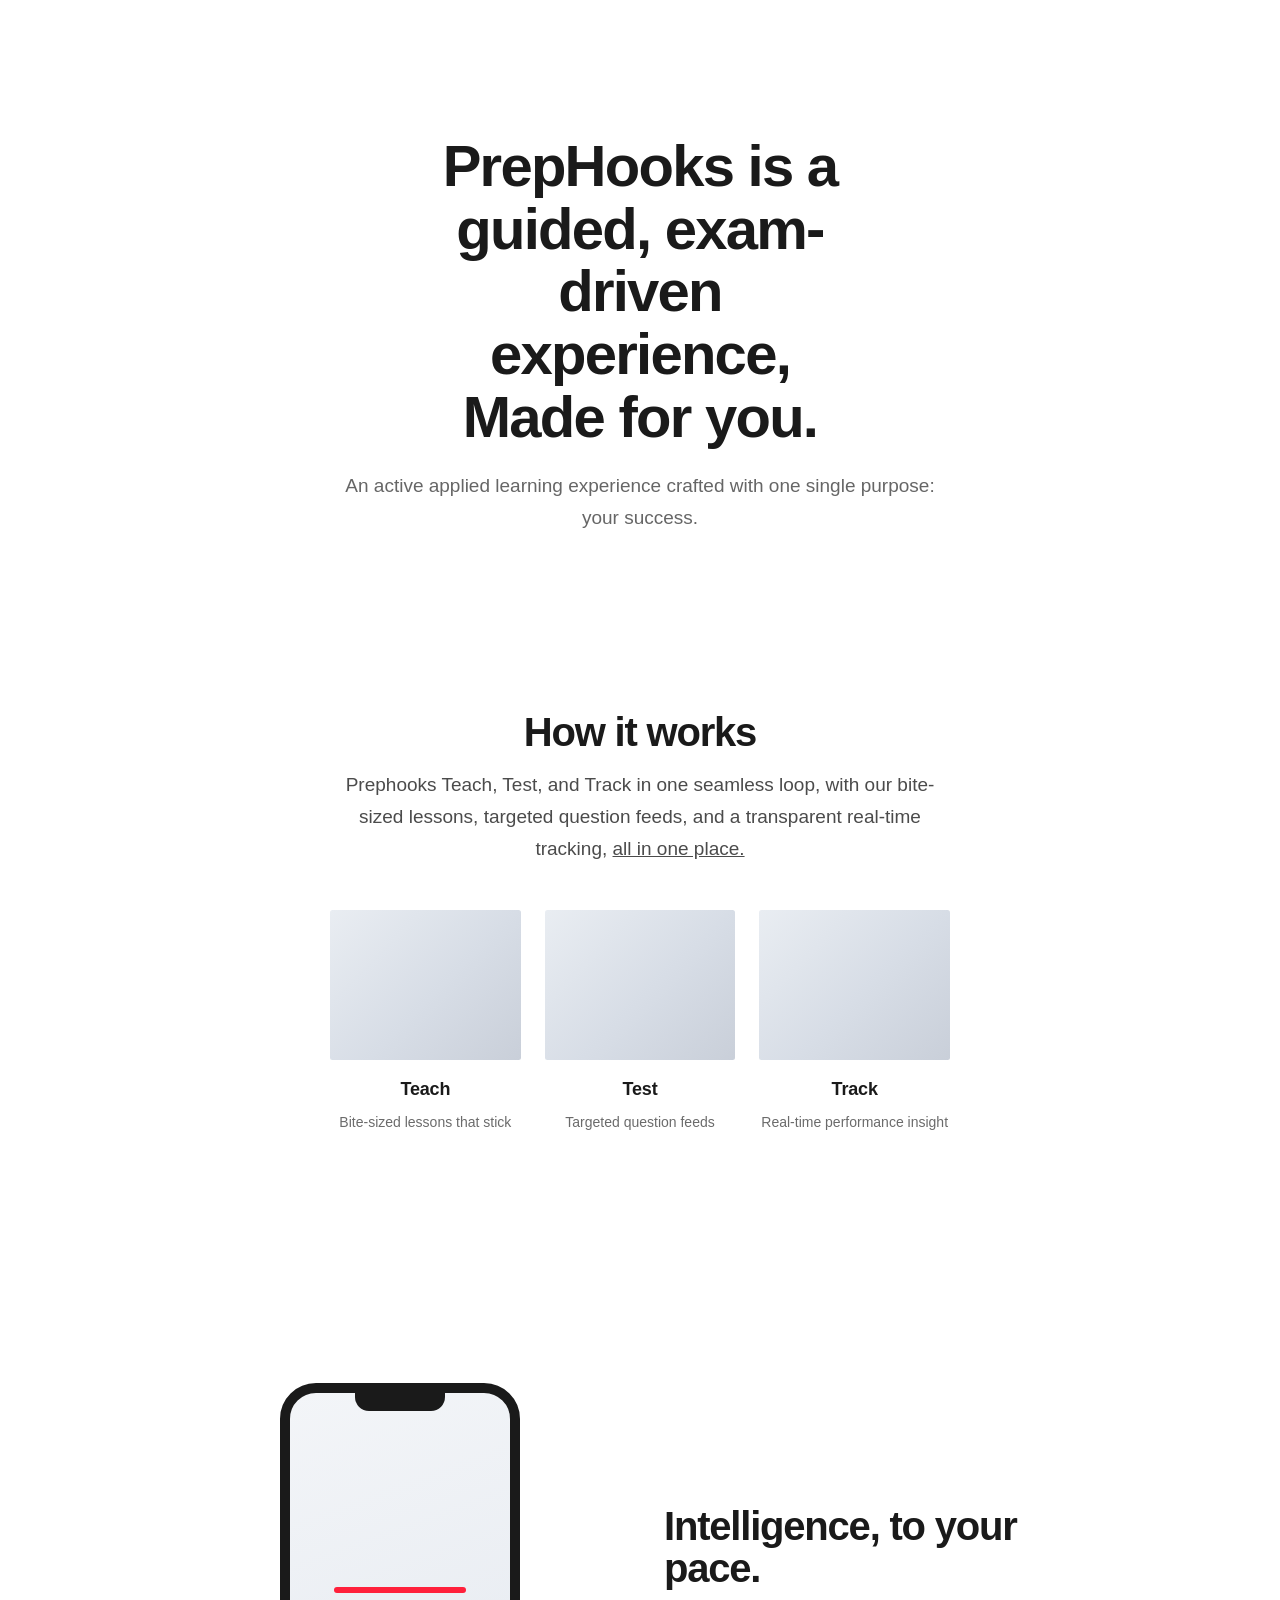
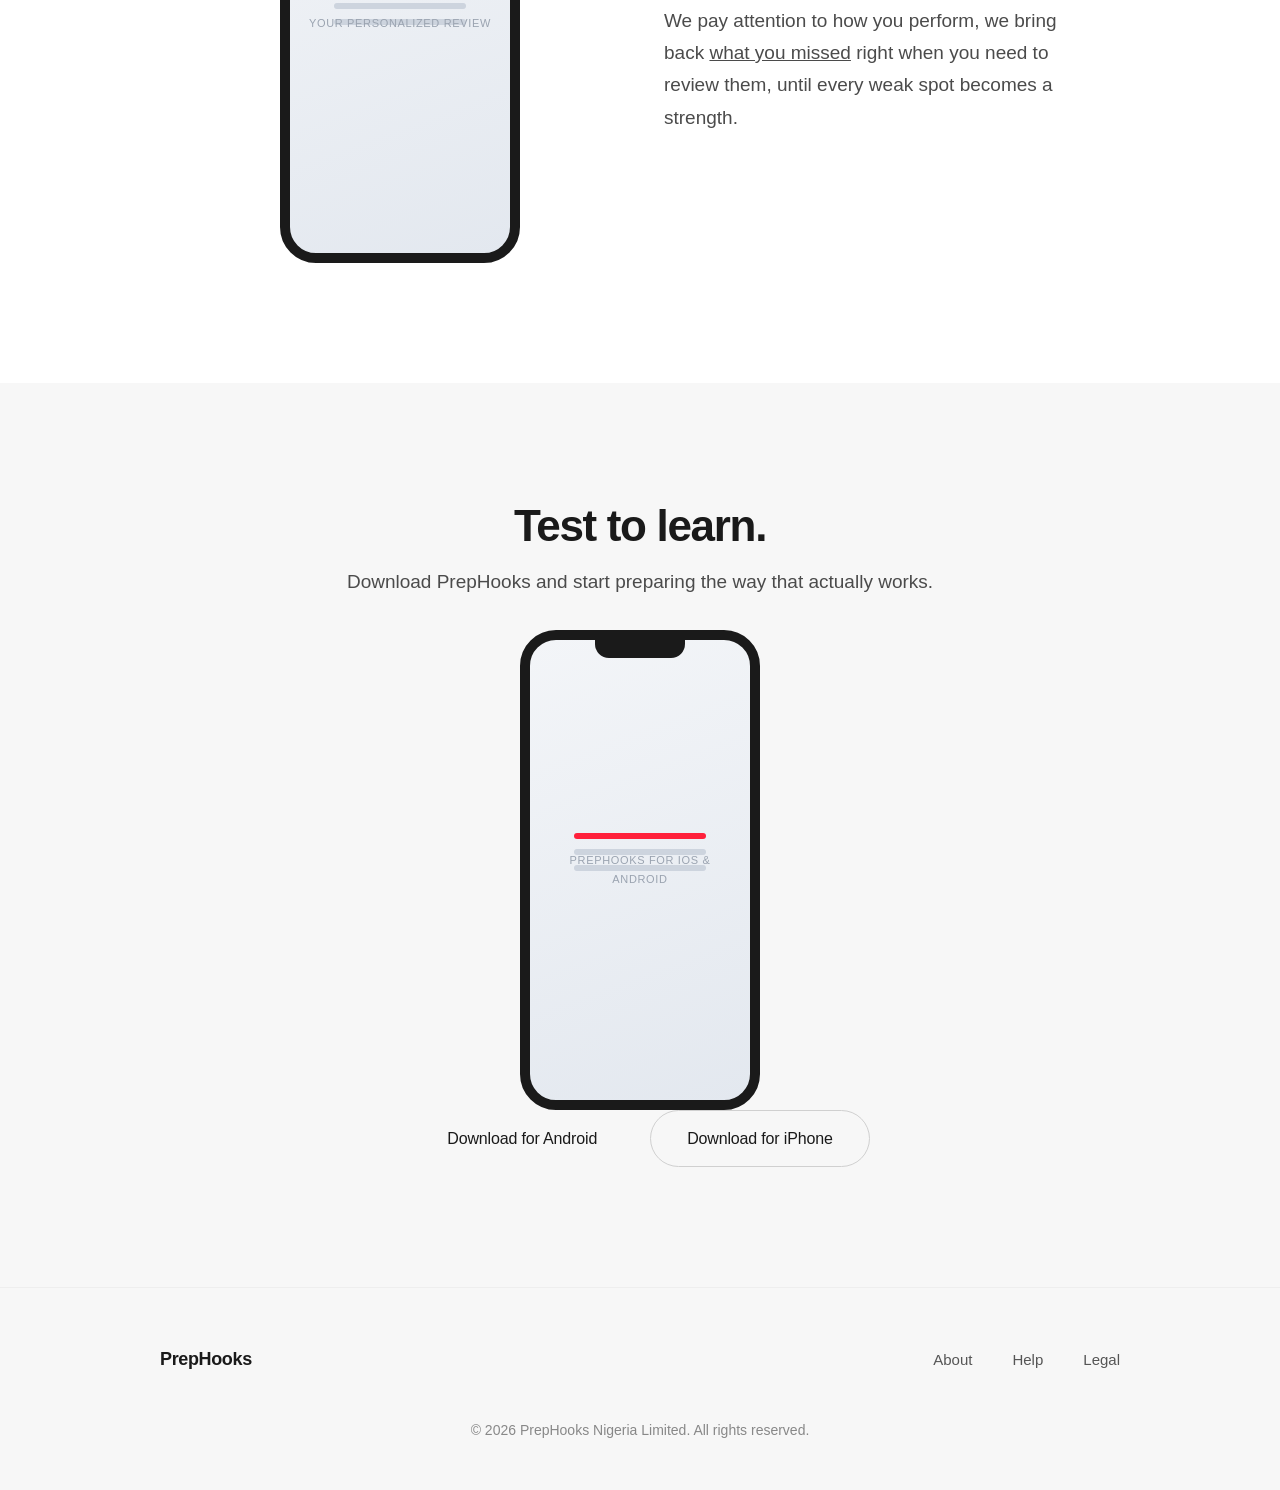
==== commit 9c58333b: "Add download.html: direct APK/iOS download page; wire nav + fix dead Play Store CTAs" ====
--- a/index.html
+++ b/index.html
@@ -294,8 +294,8 @@
                 <div class="phone-label">PrepHooks for iOS &amp; Android</div>
             </div>
             <div class="cta-row">
-                <a href="#" class="btn">Get it on Google Play</a>
-                <a href="#" class="btn btn-outline">Download on the App Store</a>
+                <a href="download.html" class="btn">Download for Android</a>
+                <a href="download.html" class="btn btn-outline">Download for iPhone</a>
             </div>
         </div>
     </div>
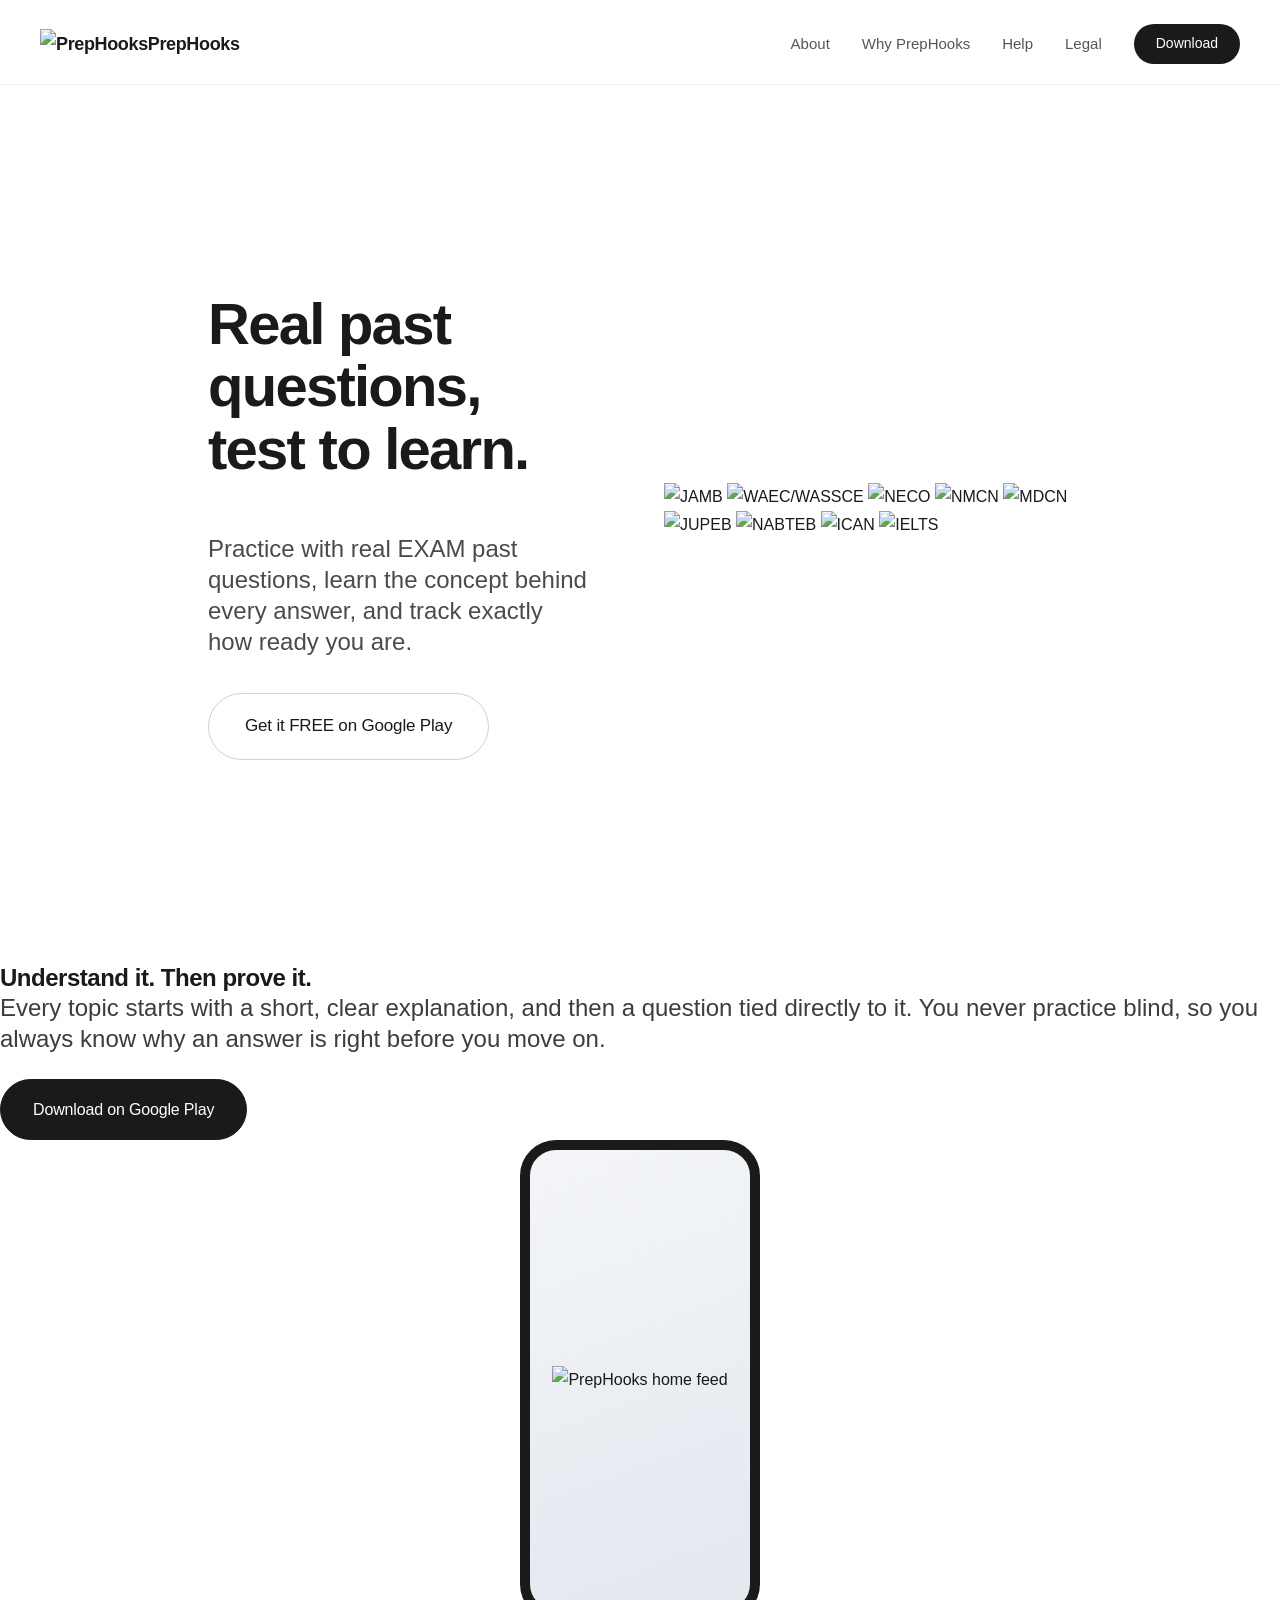
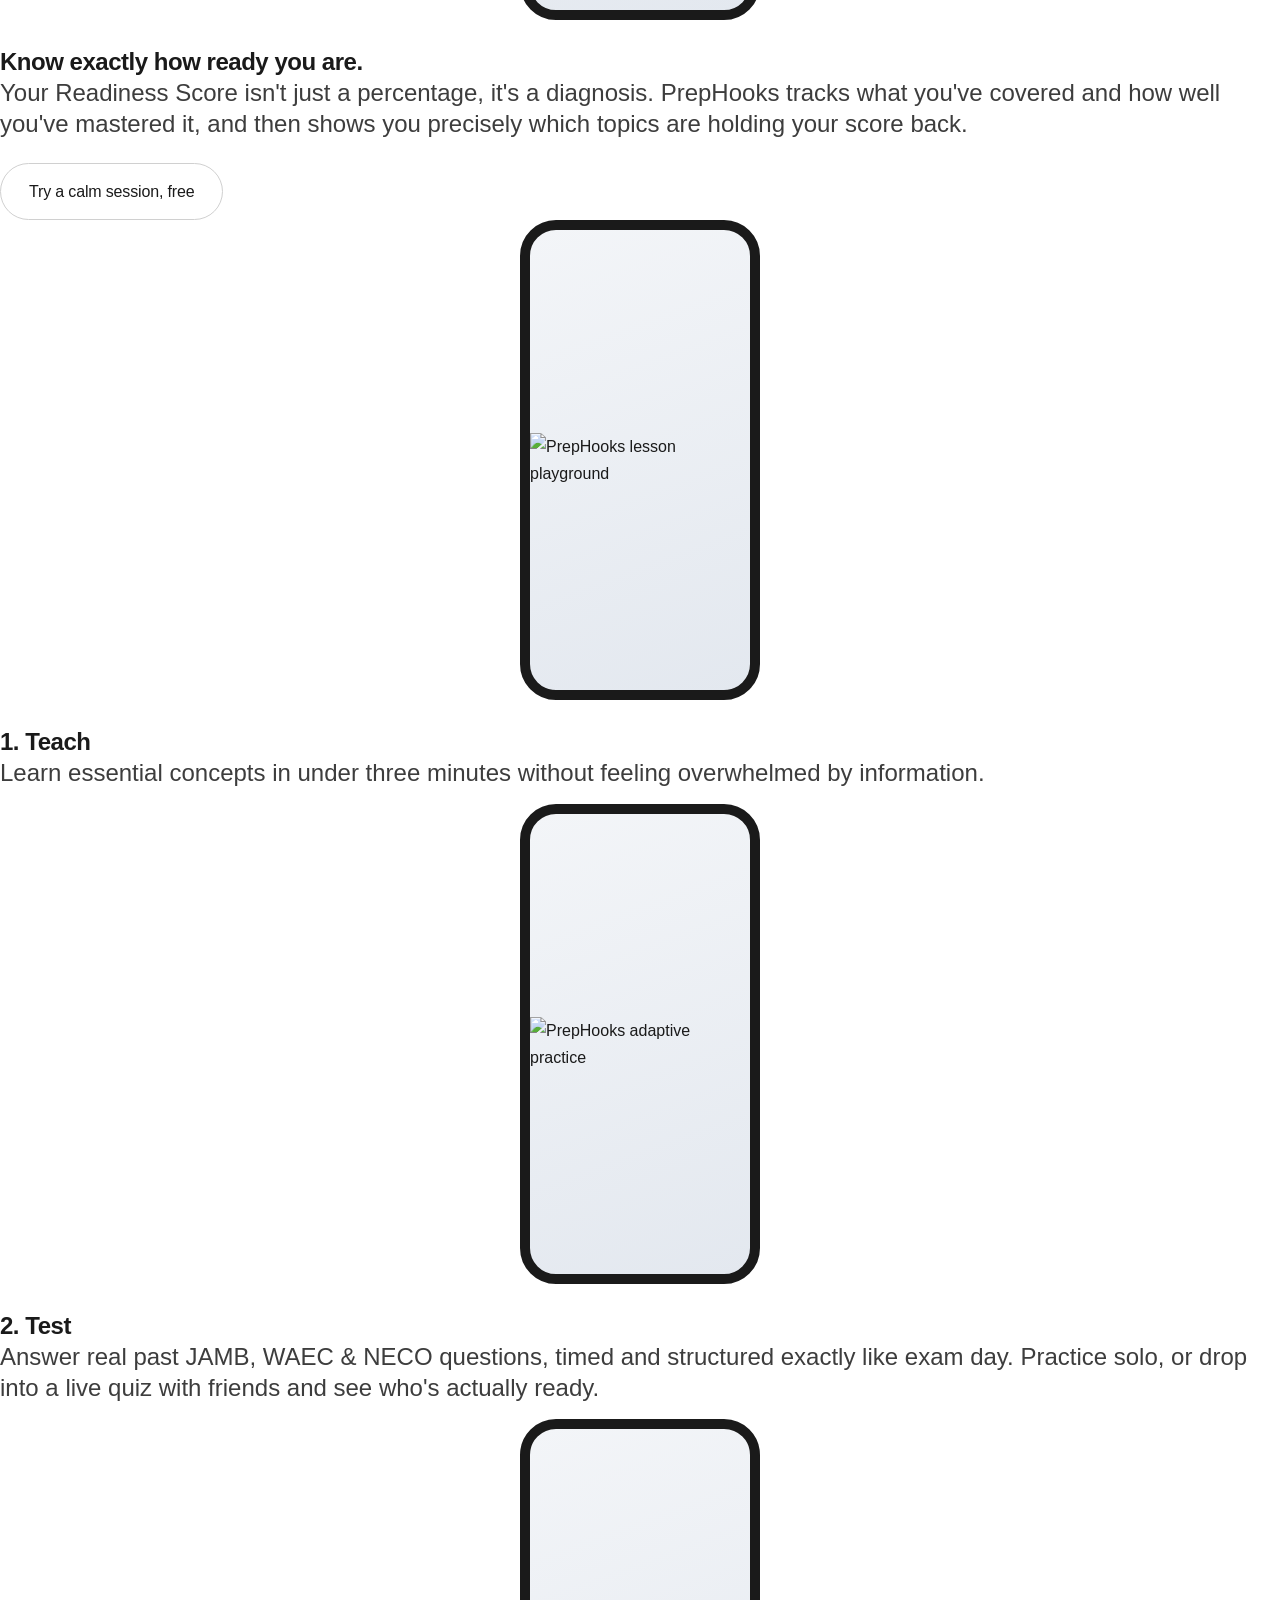
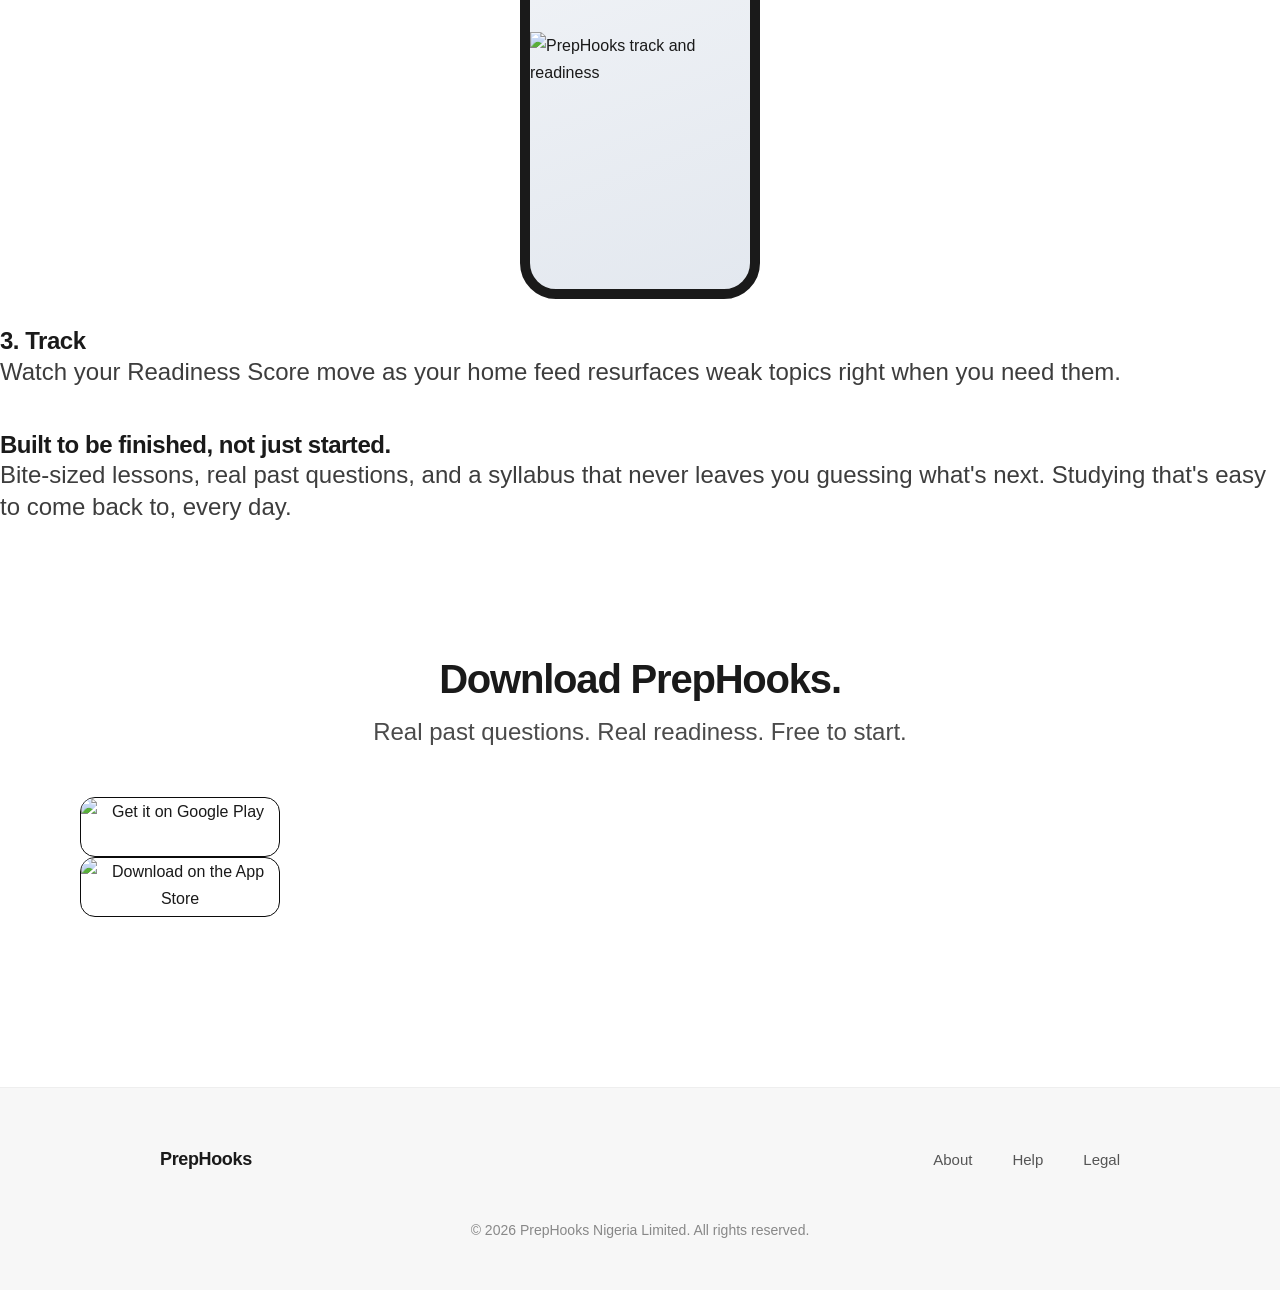
==== commit ba0e5b1d: "sync: mirror live dist HTML — index + download (Google Play)" ====
--- a/index.html
+++ b/index.html
@@ -1,329 +1,194 @@
 <!DOCTYPE html>
 <html lang="en">
 <head>
-    <meta charset="UTF-8" />
-    <meta name="viewport" content="width=device-width, initial-scale=1.0" />
-    <title>PrepHooks — Test to learn</title>
-    <link rel="stylesheet" href="style.css" />
-        <style>
-        /* Additional page-specific tweaks */
-        .hero {
-    max-width: 960px;
-    margin: 0 auto;
-    padding: 88px 24px 56px;
-    text-align: center; /* centers all text inside */
-}
-        .hero .eyebrow {
-            font-size: 16px;
-            font-weight: 600;
-            color: #888888;
-            margin-bottom: 20px;
-        }
-        .hero h1 {
-            font-size: clamp(38px, 6vw, 58px);
-            font-weight: 700;
-            letter-spacing: -0.03em;
-            line-height: 1.08;
-            max-width: 14ch;
-            margin: 0 auto; /* center the constrained headline block */
-        }
-        .hero p {
-            margin: 22px auto 0;
-            max-width: 56ch;
-            font-size: 19px;
-            color: #666666;
-        }
-
-        .subnav {
-            border-top: 1px solid #eeeeee;
-            border-bottom: 1px solid #eeeeee;
-            position: sticky;
-            top: 81px;
-            background: #ffffff;
-            z-index: 40;
-        }
-        .subnav .inner {
-            max-width: 960px;
-            margin: 0 auto;
-            padding: 16px 24px;
-            display: flex;
-            gap: 28px;
-            overflow-x: auto;
-        }
-        .subnav a {
-            font-size: 15px;
-            font-weight: 600;
-            color: #888888;
-            text-decoration: none;
-            white-space: nowrap;
-        }
-        .subnav a:hover,
-        .subnav a.active {
-            color: #1a1a1a;
-        }
-
-        .wrap {
-            max-width: 820px;
-            margin: 0 auto;
-            padding: 0 24px;
-        }
-
-        section.doc {
-            padding: 80px 0;
-            border-bottom: 1px solid #eeeeee;
-            scroll-margin-top: 150px;
-        }
-        section.doc:last-of-type {
-            border-bottom: none;
-        }
-section{
-    text-align: center;
-}
-
-        .doc-label {
-            font-size: 15px;
-            font-weight: 600;
-            letter-spacing: 0.06em;
-            text-transform: uppercase;
-            color: #888888;
-            margin-bottom: 14px;
-        }
-
-        .doc h2 {
-            font-size: clamp(30px, 4.5vw, 40px);
-            font-weight: 700;
-            letter-spacing: -0.02em;
-            margin-bottom: 8px;
-        }
-
-        .doc .effective {
-            font-size: 15px;
-            color: #888888;
-            margin-bottom: 48px;
-        }
-
-        .doc h3 {
-            font-size: 20px;
-            font-weight: 700;
-            letter-spacing: -0.01em;
-            margin: 44px 0 16px;
-        }
-
-        .doc h3 .num {
-            color: #888888;
-            margin-right: 10px;
-            font-weight: 600;
-        }
-
-        .doc p {
-            font-size: 17px;
-            color: #1a1a1a;
-            margin-bottom: 18px;
-        }
-
-        .doc p.emphasis {
-            font-weight: 700;
-            font-size: 16px;
-            letter-spacing: 0.01em;
-        }
-
-        .doc ul,
-        .doc ol {
-            margin: 0 0 18px 24px;
-        }
-
-        .doc li {
-            font-size: 17px;
-            color: #1a1a1a;
-            margin-bottom: 10px;
-        }
-
-        /* ----- UNDERLINED KEYWORDS (instead of bold) ----- */
-        .doc u,
-        .doc .underline {
-            text-decoration: underline;
-            text-underline-offset: 3px;
-            text-decoration-thickness: 1.5px;
-            font-weight: 500;
-        }
-
-        /* Keep bold only for very specific emphasis, but prefer underline */
-        .doc strong {
-            font-weight: 600;
-        }
-
-        /* List item leading keywords — underlined */
-        .doc li u,
-        .doc li .underline {
-            text-decoration: underline;
-            text-underline-offset: 3px;
-            text-decoration-thickness: 1.5px;
-            font-weight: 500;
-        }
-
-        /* Ensure footer styling from style.css is used */
-    </style>
+  <meta charset="UTF-8" />
+  <meta name="viewport" content="width=device-width, initial-scale=1.0" />
+  <title>PrepHooks, Pass Before The Exam</title>
+  <meta name="description" content="A proven Exam Prep experience that actually works. Effective, Intelligent & Fun. For NMCN, MDCN, JAMB, WASSCE." />
+  <link rel="stylesheet" href="/style.css" />
+  <script>(function(){try{var p=new URLSearchParams(location.search);if(p.get('origin')==='app')document.documentElement.classList.add('embed-mode');}catch(e){}})();</script>
+  <!-- Favicons (installed 2026-09-15) -->
+  <link rel="icon" href="/favicon.ico" sizes="any">
+  <link rel="icon" type="image/png" sizes="32x32" href="/favicon-32x32.png">
+  <link rel="icon" type="image/png" sizes="16x16" href="/favicon-16x16.png">
+  <link rel="icon" type="image/png" sizes="48x48" href="/favicon-48x48.png">
+  <link rel="apple-touch-icon" sizes="180x180" href="/apple-touch-icon.png">
+  <link rel="manifest" href="/site.webmanifest">
+  <meta name="theme-color" content="#000000">
+  <link rel="canonical" href="https://www.prephooks.com/" />
 </head>
 <body>
+  <header>
+    <div class="header-inner">
+      <a href="/" class="logo"><img src="/images/app_logo.webp" alt="PrepHooks" loading="lazy">PrepHooks</a>
+      <nav class="top-nav" id="topNav">
+        <a href="/about">About</a>
+        <a href="/market">Why PrepHooks</a>
+        <a href="/help">Help</a>
+        <a href="/legal">Legal</a>
+        <a href="/download" class="nav-cta">Download</a>
+      </nav>
+      <button class="nav-toggle" id="navToggle" aria-label="Toggle menu"><span></span><span></span><span></span></button>
+    </div>
+  </header>
 
-    <!-- ===== HEADER ===== -->
-    <header>
-        <div class="header-inner">
-            <a href="index.html" class="logo">PrepHooks</a>
-            <nav class="top-nav" id="topNav">
-                <a href="about.html">About</a>
-                <a href="market.html">Why PrepHooks</a>
-                <a href="help.html">Help</a>
-                <a href="legal.html">Legal</a>
-                <a href="#download" class="nav-cta">Download</a>
-            </nav>
-            <button class="nav-toggle" id="navToggle" aria-label="Toggle menu">
-                <span></span>
-                <span></span>
-                <span></span>
-            </button>
+  <!-- HERO — bigger H1/p + exam hosts (replaced fake stats) -->
+  <section class="block">
+    <div class="inner split">
+      <div class="split-text">
+        <div class="hero">
+        <h1>Real past questions,<br>test to learn.</h1>
+        <div style="height: 30px;"></div>
+        <p style="font-size: 150%;line-height: 130%;">Practice with real EXAM past questions, learn the concept behind every answer, and track exactly how ready you are.</p>
+        <div class="cta-row">
+          <a href="https://play.google.com/store/apps/details?id=com.prephooks.prephooks"  class="btn btn-outline" style="padding:18px 36px;font-size:17px">Get it FREE on Google Play</a>
         </div>
-    </header>
+        </div>
+      </div>
+      <div class="hosts-wrap">
+        <div class="hosts-row">
+        <img src="/images/hosts/jamb.webp" alt="JAMB" title="JAMB">
+        <img src="/images/hosts/waec.webp" alt="WAEC/WASSCE" title="WAEC">
+        <img src="/images/hosts/neco.webp" alt="NECO" title="NECO">
+        <img src="/images/hosts/nmcn.webp" alt="NMCN" title="NMCN">
+        <img src="/images/hosts/mdcn.webp" alt="MDCN" title="MDCN">
+        <img src="/images/hosts/jupeb.webp" alt="JUPEB" title="JUPEB">
+        <img src="/images/hosts/nabteb.webp" alt="NABTEB" title="NABTEB">
+        <img src="/images/hosts/ican.webp" alt="ICAN" title="ICAN">
+        <img src="/images/hosts/ielts.png" alt="IELTS" title="IELTS">
+      </div>
+      </div>
+    </div>
+  </section>
 
+  <!-- Understand it, then prove it — replaces chatbot framing -->
+  <section class="hooky-block" aria-label="Understand it, then prove it">
+    <div class="inner">
+      <div class="hooky-icon-wrap">
+        <img src="/images/hooky1.webp" alt="" class="hooky-icon" loading="lazy">
+      </div>
+      <h2>Understand it. Then prove it.</h2>
+      <p class="hooky-sub" style="font-size: 150%;line-height: 130%;">Every topic starts with a short, clear explanation, and then a question tied directly to it. You never practice blind, so you always know why an answer is right before you move on.</p>
+      <div class="cta-row" style="justify-content:center;margin-top:24px;">
+        <a href="https://play.google.com/store/apps/details?id=com.prephooks.prephooks" class="btn btn-primary" style="padding:16px 32px;">Download on Google Play</a>
+      </div>
+    </div>
+  </section>
 
-    <!-- ===== HERO ===== -->
-    <div class="hero">
-        <h1>Effective, Intelligent & Fun</h1>
-        <p>A proven <b>Exam Prep</b> experience that actually works.</p>
+   <!-- 02 — The feed that knows you (home) -->
+  <section class="hooky-block media-centered" aria-label="Stress is not learning">
+    <div class="inner">
+      <div class="phone-mock" style="margin:0 auto 28px;" role="img" aria-label="Home feed — your next question is already waiting">
+        <img src="/images/home.webp" alt="PrepHooks home feed" style="object-position:top;" loading="lazy">
+      </div>
+      <h2>Know exactly how ready you are.</h2>
+      <p class="hooky-sub" style="font-size: 150%;line-height: 130%;">Your Readiness Score isn't just a percentage, it's a diagnosis. PrepHooks tracks what you've covered and how well you've mastered it, and then shows you precisely which topics are holding your score back.</p>
+      <div class="cta-row" style="justify-content:center;margin-top:24px;">
+        <a href="https://play.google.com/store/apps/details?id=com.prephooks.prephooks" class="btn btn-outline" style="padding:14px 28px;">Try a calm session, free</a>
+      </div>
+    </div>
+  </section>
 
-<div>
-   <p class="exam-tags">For: JAMB · WAEC · NMCN · MDCN · NECO + MORE</p>
-</div>
+  <!-- 05 — TEACH (lesson) -->
+  <section class="hooky-block media-centered" aria-label="Teach — bite-sized lessons">
+    <div class="inner">
+      <div class="phone-mock" style="margin:0 auto 28px;" role="img" aria-label="Lesson playground — teach then test">
+        <img src="/images/lesson.webp" alt="PrepHooks lesson playground" style="object-position:top;" loading="lazy">
+      </div>
+      <h2>1. Teach</h2>
+      <p class="hooky-sub" style="font-size: 150%;line-height: 130%;">Learn essential concepts in under three minutes without feeling overwhelmed by information.</p>
+    </div>
+  </section>
 
+  <!-- 07 — TEST (test) -->
+  <section class="hooky-block media-centered" aria-label="Test — retrieval that builds memory">
+    <div class="inner">
+      <div class="phone-mock" style="margin:0 auto 28px;" role="img" aria-label="Adaptive practice — retrieval not recognition">
+        <img src="/images/test.webp" alt="PrepHooks adaptive practice" style="object-position:top;" loading="lazy">
+      </div>
+      <h2>2. Test</h2>
+      <p class="hooky-sub" style="font-size: 150%;line-height: 130%;">
+        Answer real past JAMB, WAEC &amp; NECO questions, timed and structured exactly like exam day. Practice solo, or drop into a live quiz with friends and see who's actually ready.
+      </p>
+    </div>
+  </section>
 
-        <div class="cta-row" style="display: flex;
-    justify-content: center;
-">
-            <a href="#download" class="btn btn-outline">Get started now for free</a>
-        </div>
+  <!-- 08 — TRACK (track) -->
+  <section class="hooky-block media-centered" aria-label="Track — honesty before confidence">
+    <div class="inner">
+      <div class="phone-mock" style="margin:0 auto 28px;" role="img" aria-label="Track readiness — honesty before confidence">
+        <img src="/images/track.webp" alt="PrepHooks track and readiness" style="object-position:top;" loading="lazy">
+      </div>
+      <h2>3. Track</h2>
+      <p class="hooky-sub" style="font-size: 150%;line-height: 130%;">Watch your Readiness Score move as your home feed resurfaces weak topics right when you need them.</p>
     </div>
+  </section>
 
-    <!-- ===== HERO IMAGE BAND (full-bleed, edge-to-edge, capped 1280px) ===== -->
-    <!-- Swap the placeholder div for <img class="hero-media" src="assets/hero.jpg" alt="..."> when real photography is ready -->
-    <div class="fullbleed" role="img" aria-label="Nigerian and Ghanaian students studying with PrepHooks on their phones">
-        <div class="hero-media"></div>
+  <!-- Why it works -->
+  <section class="hooky-block" aria-label="Why it works">
+    <div class="inner">
+      <div class="hooky-icon-wrap">
+        <img src="/images/heart.webp" alt="" class="hooky-icon" loading="lazy">
+      </div>
+      <h2>Built to be finished, not just started.</h2>
+      <p class="hooky-sub" style="font-size: 150%;line-height: 130%;">Bite-sized lessons, real past questions, and a syllabus that never leaves you guessing what's next. Studying that's easy to come back to, every day.</p>
     </div>
+  </section>
 
+  <!-- Pricing — Brilliant: 3 soft rounded cards, generous breathing room -->
+  <section class="block" style="background:var(--soft);max-width:none;margin:0;padding-left:var(--gutter);padding-right:var(--gutter);border-top:1px solid var(--line);border-bottom:1px solid var(--line)">
+    <div style="max-width:1120px;margin:0 auto;text-align:center;">
+      <div class="inner">
+      <h2>Download PrepHooks.</h2>
+      <p class="hooky-sub" style="font-size: 150%;line-height: 130%;">Real past questions. Real readiness. Free to start.</p>
+    </div>
+      <div>
+          <div style="height: 50px;"></div>
+          <div class="pocket-badges">
+            <a href="https://play.google.com/store/apps/details?id=com.prephooks.prephooks" aria-label="Get it on Google Play" style="display:block;width:200px;aspect-ratio:200/60;border:1px solid #0B0B0B;overflow:hidden;position:relative;border-radius:15px;">
+              <img
+                src="/images/google_play.webp"
+                alt="Get it on Google Play"
+                style="
+                  width: 100% !important;
+                  height: 100%;
+                  -o-object-fit: cover;
+                  object-fit: cover;
+                  position: absolute !important;
+                  top: 0 !important;
+                  left: 0 !important"
+                loading="lazy">
+            </a>
+            <a href="/download" aria-label="More download options including App Store" style="display:block;width:200px;aspect-ratio:200/60;border:1px solid #0B0B0B;overflow:hidden;position:relative;border-radius:15px;">
+                <img
+                src="/images/app_store.webp"
+                alt="Download on the App Store"
+                style="
+                  width: 100% !important;
+                  height: 100%;
+                  -o-object-fit: cover;
+                  object-fit: cover;
+                  position: absolute !important;
+                  top: 0 !important;
+                  left: 0 !important"
+                loading="lazy">
+            </a>
+          </div>
+          <div style="height: 50px;"></div>
+      </div>
+    </div>
+  </section>
 
-
-
-   <!-- ===== SECTION 2 ===== -->
-<section class="block">
-    <div class="inner split">
-        <div class="split-text">
-            <h2>Exam success made effortless.</h2>
-            <p>No more guessing. Know exactly where you stand — and what to fix — long before exam day. With a transparent <u>real-time tracking</u> that shows your true performance level before your exam.</p>
-        </div>
-        <!-- Swap placeholder for <img class="media-card-img" src="assets/section2-portrait.jpg" alt="..."> -->
-        <div class="media-card split-media" role="img" aria-label="A PrepHooks learner studying with confidence">
-            <div class="media-card-img"></div>
-        </div>
+  <footer>
+    <div class="footer-inner">
+      <a href="/" class="logo">PrepHooks</a>
+      <nav class="footer-nav"><a href="/about">About</a><a href="/help">Help</a><a href="/legal">Legal</a></nav>
+      <div class="footer-meta">© 2026 PrepHooks Nigeria Limited. All rights reserved.</div>
     </div>
-</section>
-
-
-    <!-- ===== SECTION 1 ===== -->
-    <section class="hero">
-        <div class="inner">
-            <h1>PrepHooks is a guided, exam-driven experience, Made for you.</h1>
-<p>An active applied learning experience crafted with one single purpose: your success.</p>
-        </div>
-    </section>
-
-
-
- 
-
-
-    <!-- ===== SECTION 3 ===== -->
-    <section class="block">
-    <div class="inner">
-        <h2>How it works</h2>
-        <p>Prephooks Teach, Test, and Track in one seamless loop, with our bite-sized lessons, targeted question feeds, and a transparent real-time tracking, <u>all in one place.</u></p>
-        <div class="chips">
-            <!-- Swap each placeholder for <img class="chip-img" src="assets/teach.jpg" alt="..."> -->
-            <div class="chip">
-                <div class="media-card"><div class="chip-img"></div></div>
-                <b>Teach</b>
-                <small>Bite-sized lessons that stick</small>
-            </div>
-            <div class="chip">
-                <div class="media-card"><div class="chip-img"></div></div>
-                <b>Test</b>
-                <small>Targeted question feeds</small>
-            </div>
-            <div class="chip">
-                <div class="media-card"><div class="chip-img"></div></div>
-                <b>Track</b>
-                <small>Real-time performance insight</small>
-            </div>
-        </div>
-    </div>
-</section>
-
-
-
-    <!-- ===== SECTION 4 ===== -->
-    <section class="block">
-    <div class="inner split reverse">
-        <div class="split-text">
-            <h2>Intelligence, to your pace.</h2>
-            <p>We pay attention to how you perform, we bring back <u>what you missed</u> right when you need to review them, until every weak spot becomes a strength.</p>
-        </div>
-        <div class="phone-mock" role="img" aria-label="PrepHooks app dashboard showing personalized review">
-            <div class="phone-notch"></div>
-            <div class="phone-ui"></div>
-            <div class="phone-label">Your personalized review</div>
-        </div>
-    </div>
-</section>
-
-    <!-- ===== DOWNLOAD CTA ===== -->
-    <div class="download" id="download">
-        <div class="inner">
-            <h2>Test to learn.</h2>
-            <p>Download PrepHooks and start preparing the way that actually works.</p>
-            <div class="phone-mock" role="img" aria-label="PrepHooks mobile app">
-                <div class="phone-notch"></div>
-                <div class="phone-ui"></div>
-                <div class="phone-label">PrepHooks for iOS &amp; Android</div>
-            </div>
-            <div class="cta-row">
-                <a href="download.html" class="btn">Download for Android</a>
-                <a href="download.html" class="btn btn-outline">Download for iPhone</a>
-            </div>
-        </div>
-    </div>
-
-    <!-- ===== FOOTER ===== -->
-    <footer>
-        <div class="footer-inner">
-            <a href="index.html" class="logo" style="font-size:18px;">PrepHooks</a>
-            <nav class="footer-nav">
-                <a href="about.html">About</a>
-                <a href="help.html">Help</a>
-                <a href="legal.html">Legal</a>
-            </nav>
-            <div class="footer-meta">© 2026 PrepHooks Nigeria Limited. All rights reserved.</div>
-        </div>
-    </footer>
-
-    <!-- ===== SCRIPTS ===== -->
-    <script>
-        const toggle = document.getElementById('navToggle');
-        const nav = document.getElementById('topNav');
-        if (toggle && nav) {
-            toggle.addEventListener('click', () => nav.classList.toggle('open'));
-            nav.querySelectorAll('a').forEach(link => {
-                link.addEventListener('click', () => nav.classList.remove('open'));
-            });
-        }
-    </script>
-
+  </footer>
+  <script>
+    const t=document.getElementById('navToggle'), n=document.getElementById('topNav');
+    if(t&&n){t.addEventListener('click',()=>n.classList.toggle('open'));n.querySelectorAll('a').forEach(a=>a.addEventListener('click',()=>n.classList.remove('open')));}
+  </script>
 </body>
-</html>+</html>
--- a/style.css
+++ b/style.css
@@ -793,6 +793,34 @@
     width: 100%;
     margin-top: 20px;
     text-align: center;
+}
+
+/* ---------- Embedded / in-app mode ----------
+   When the page is opened from inside the PrepHooks app (?origin=app),
+   the global header (app bar) and footer are hidden so the content
+   fills the native webview. */
+html.embed-mode header,
+html.embed-mode footer {
+    display: none !important;
+}
+
+/* In embedded mode the header is gone, so the sticky sub-nav should
+   pin to the very top. We use position: fixed (NOT sticky) because many
+   native app webviews scroll an inner container, where position: sticky
+   silently fails to engage. A spacer is injected by the embed script to
+   keep content from sliding underneath the fixed bar. */
+html.embed-mode .subnav {
+    position: fixed;
+    top: 0;
+    left: 0;
+    right: 0;
+    z-index: 60;
+}
+html.embed-mode .subnav-spacer {
+    display: block;
+}
+html.embed-mode section.about {
+    scroll-margin-top: 0 !important;
 }
 
 /* ---------- Responsive ---------- */
